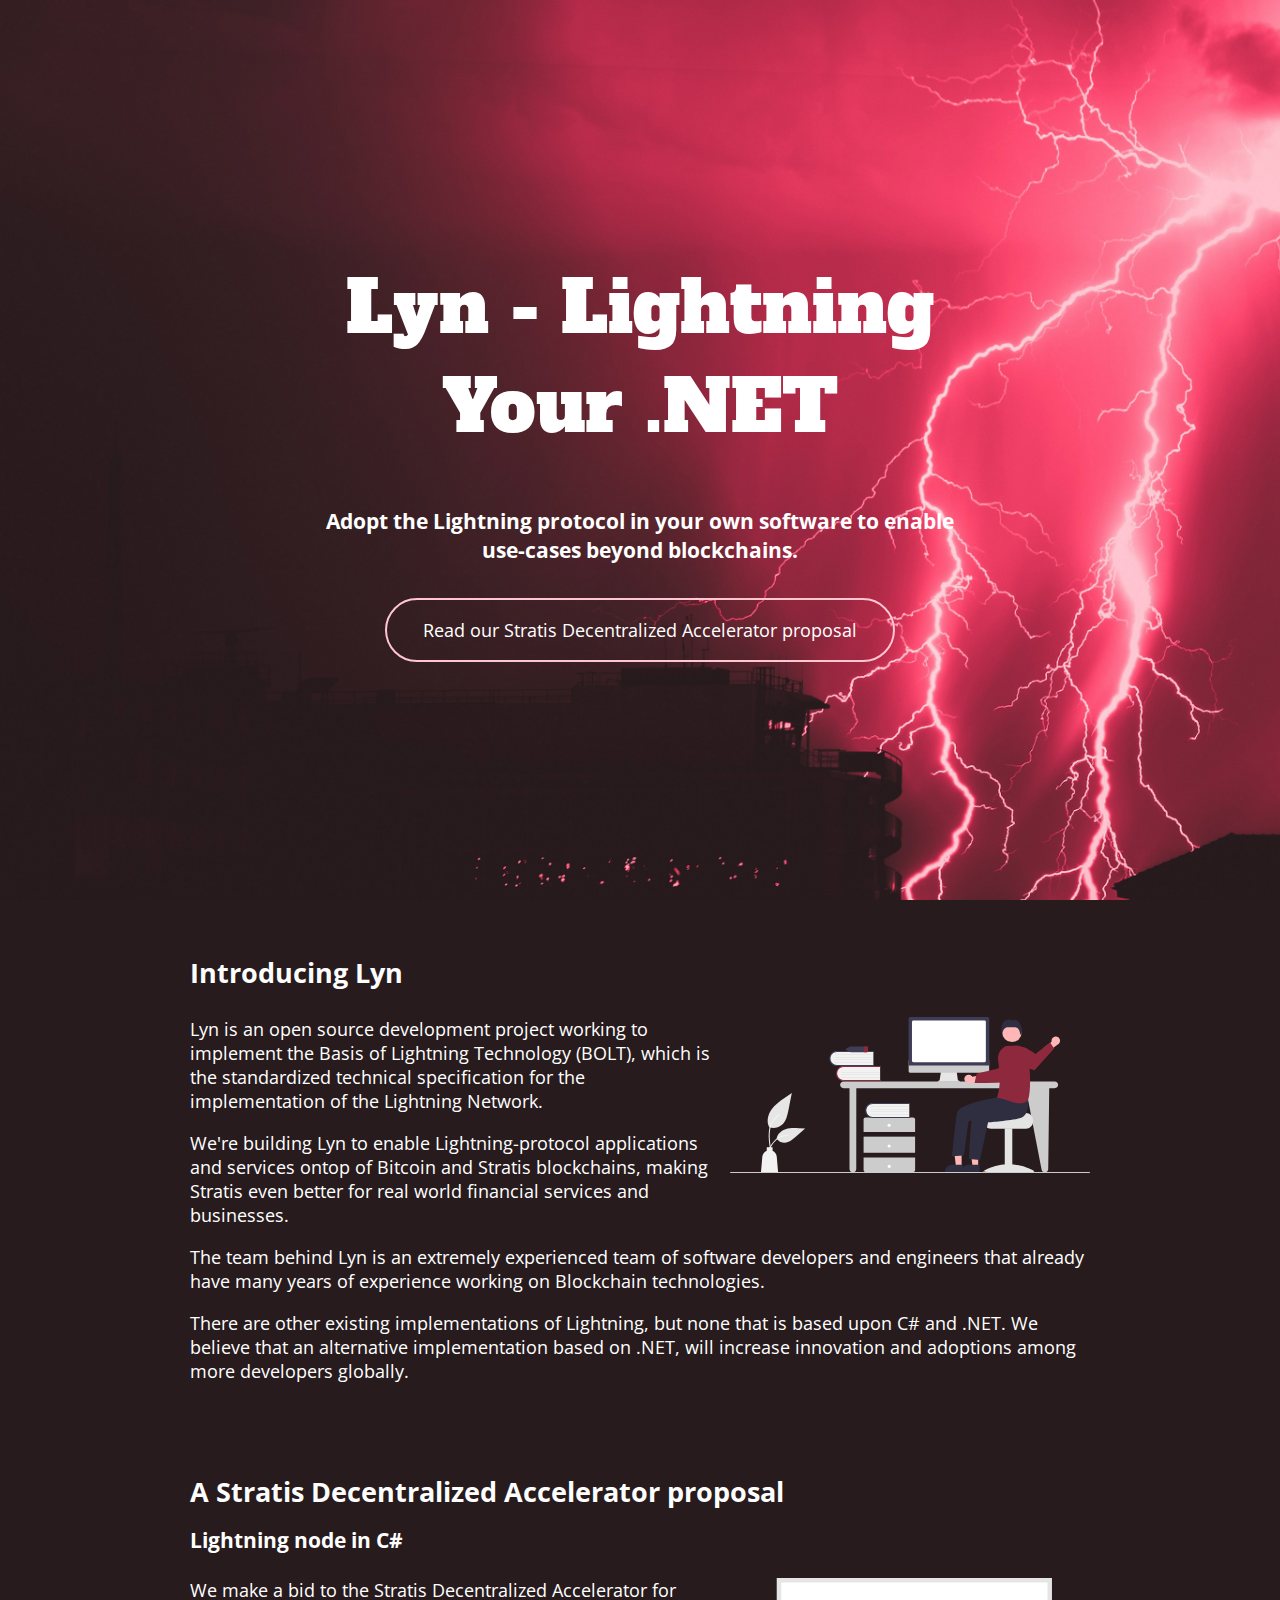
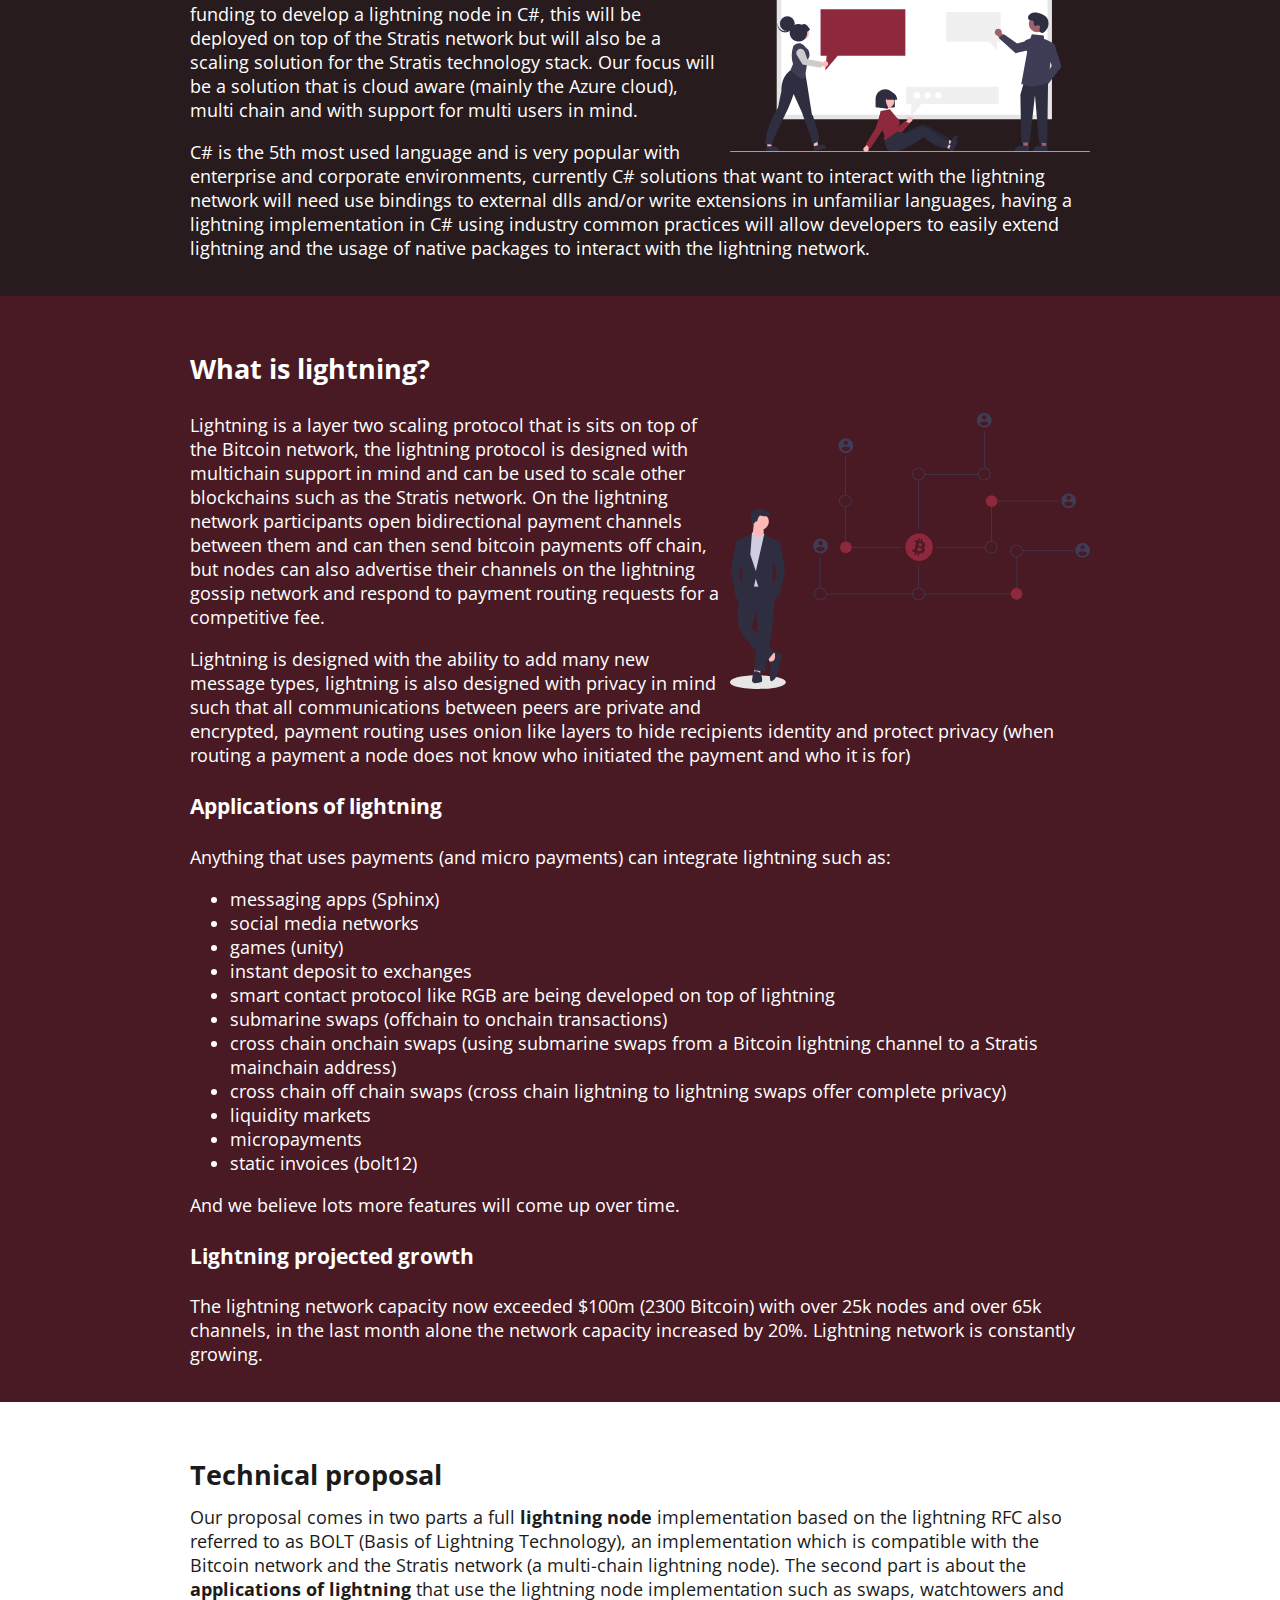
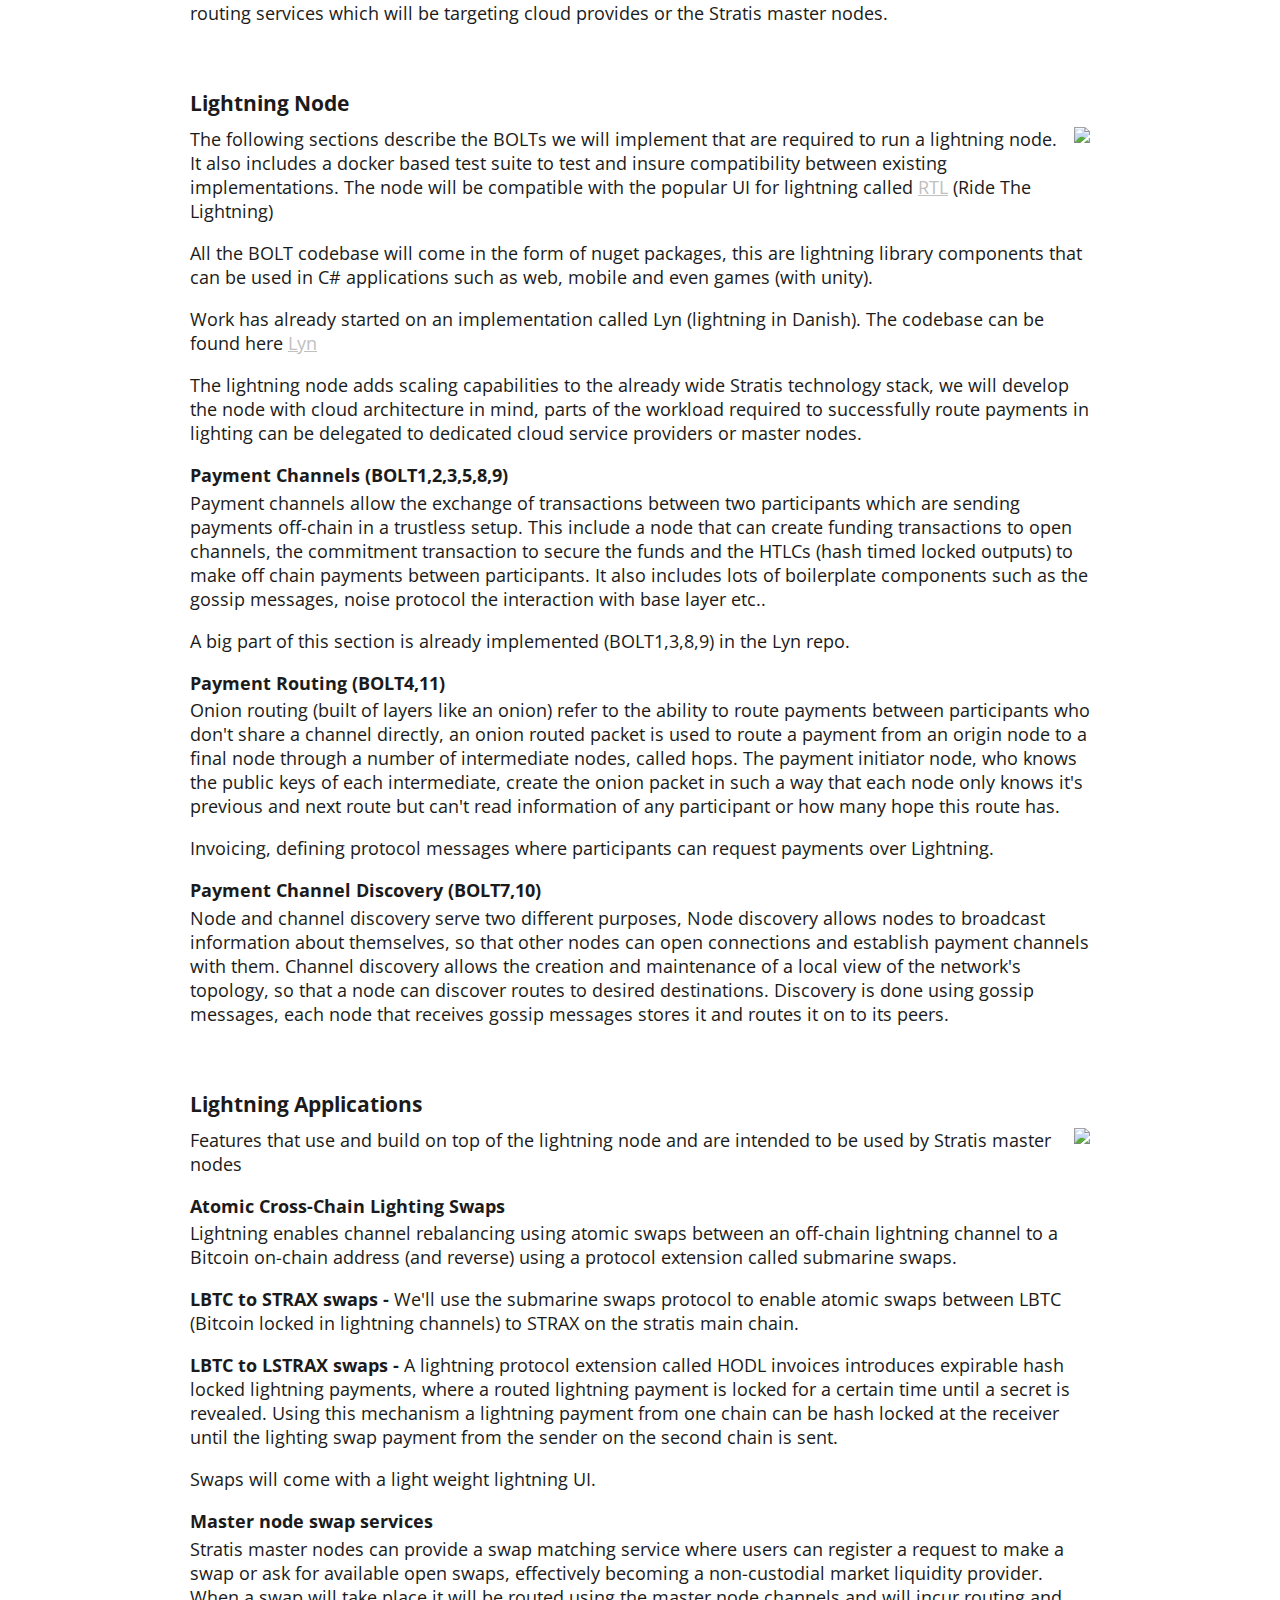
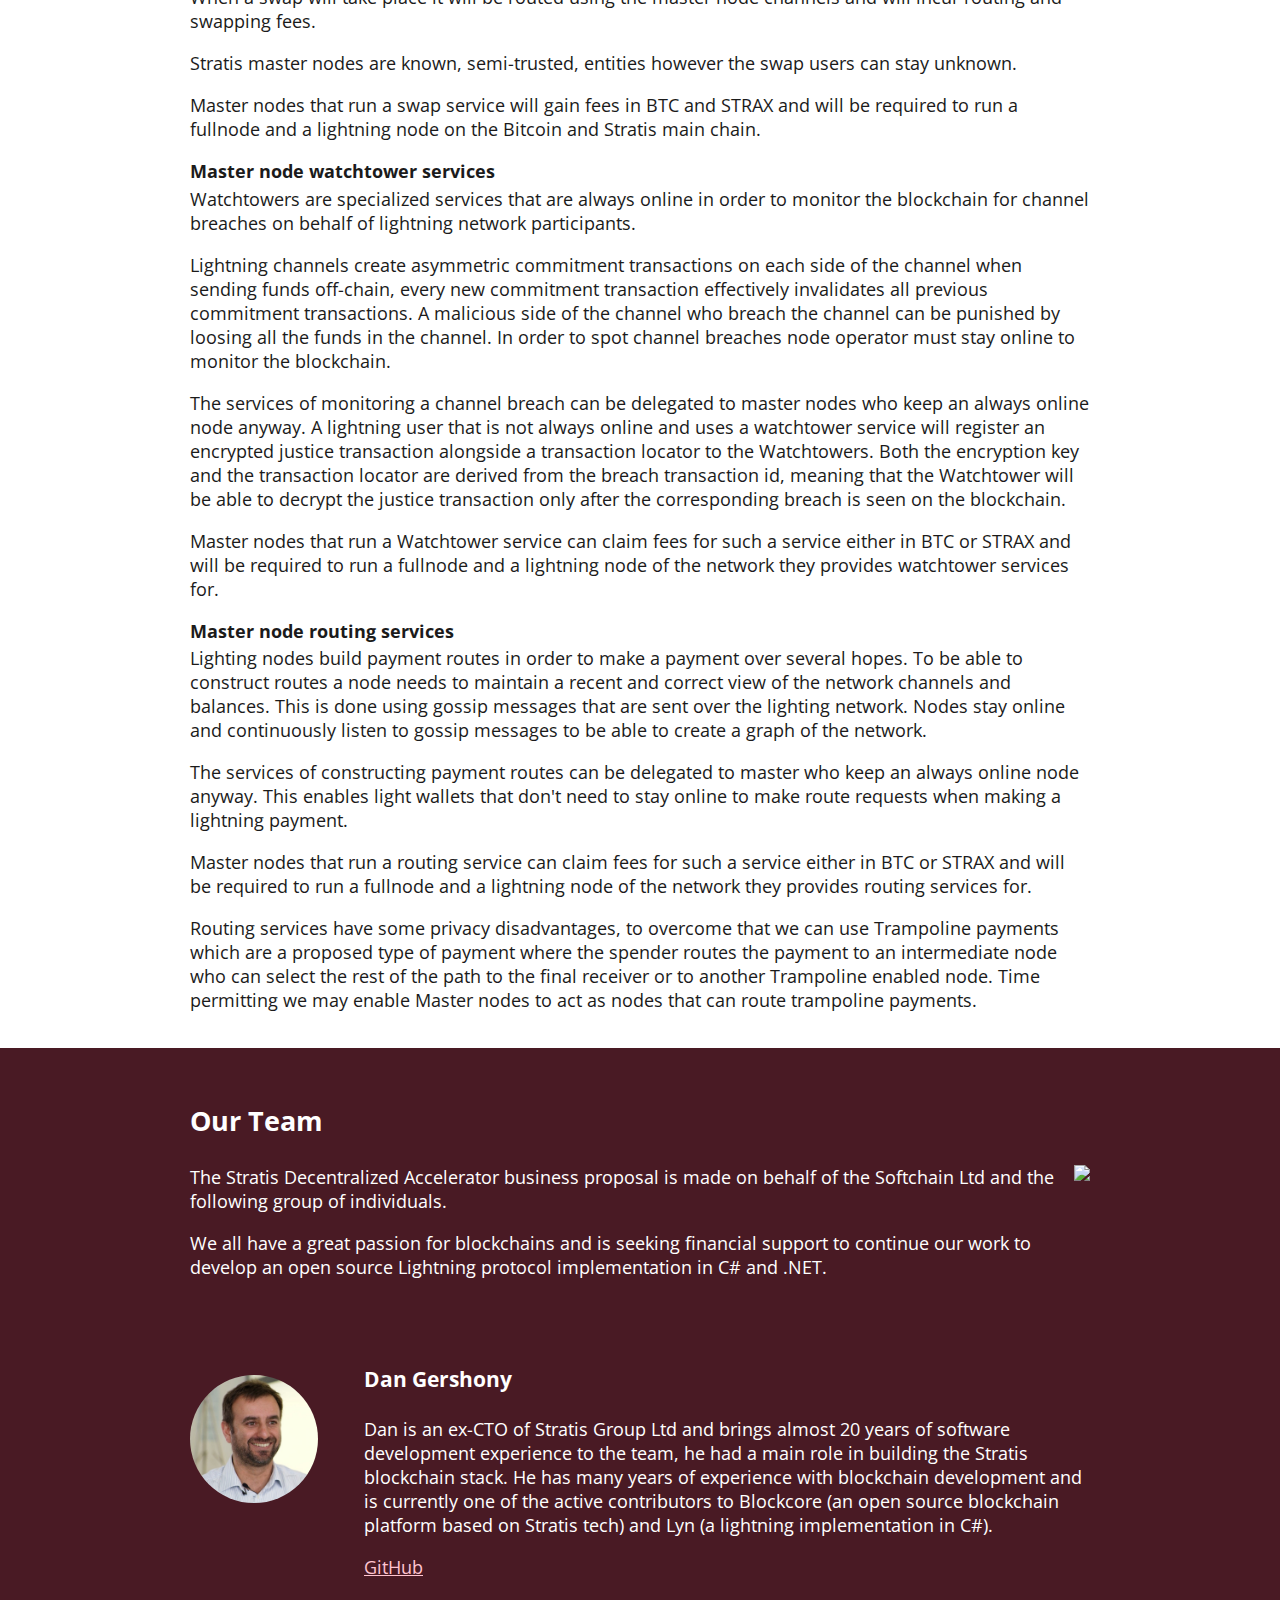
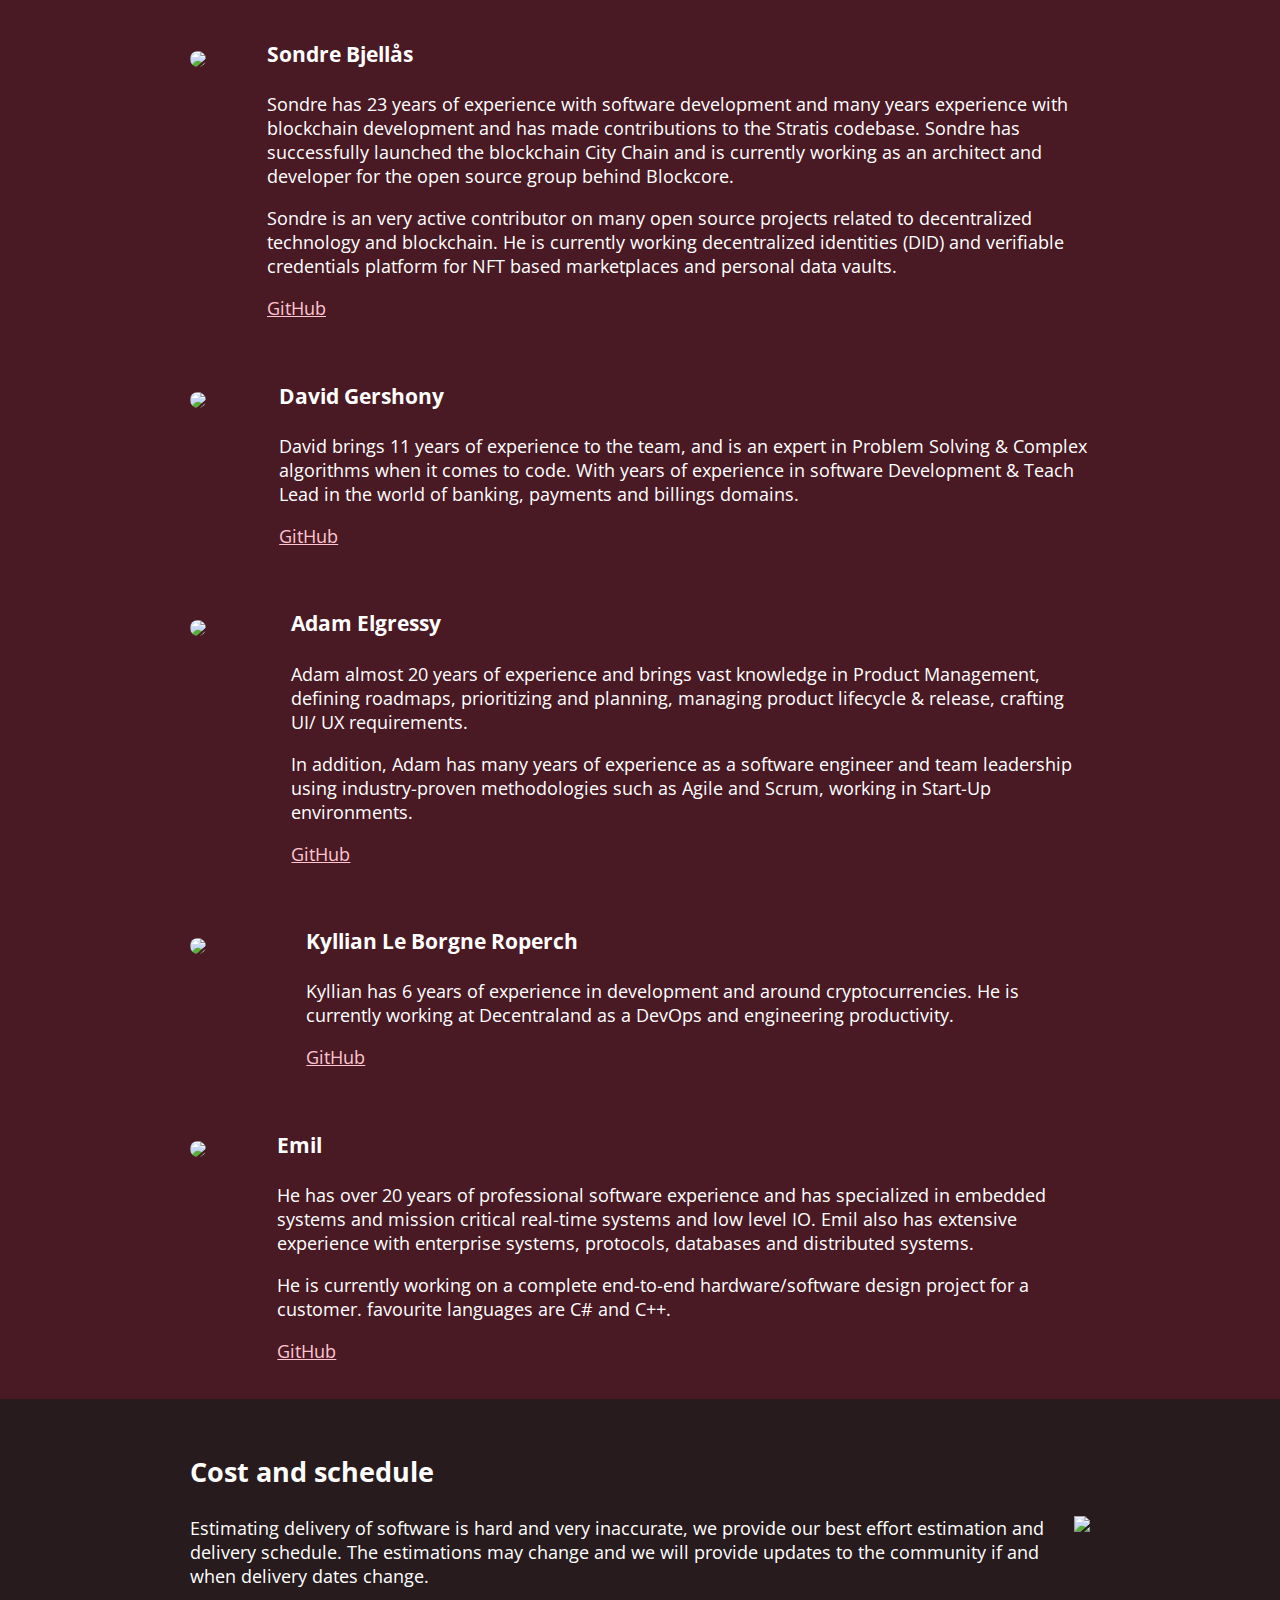
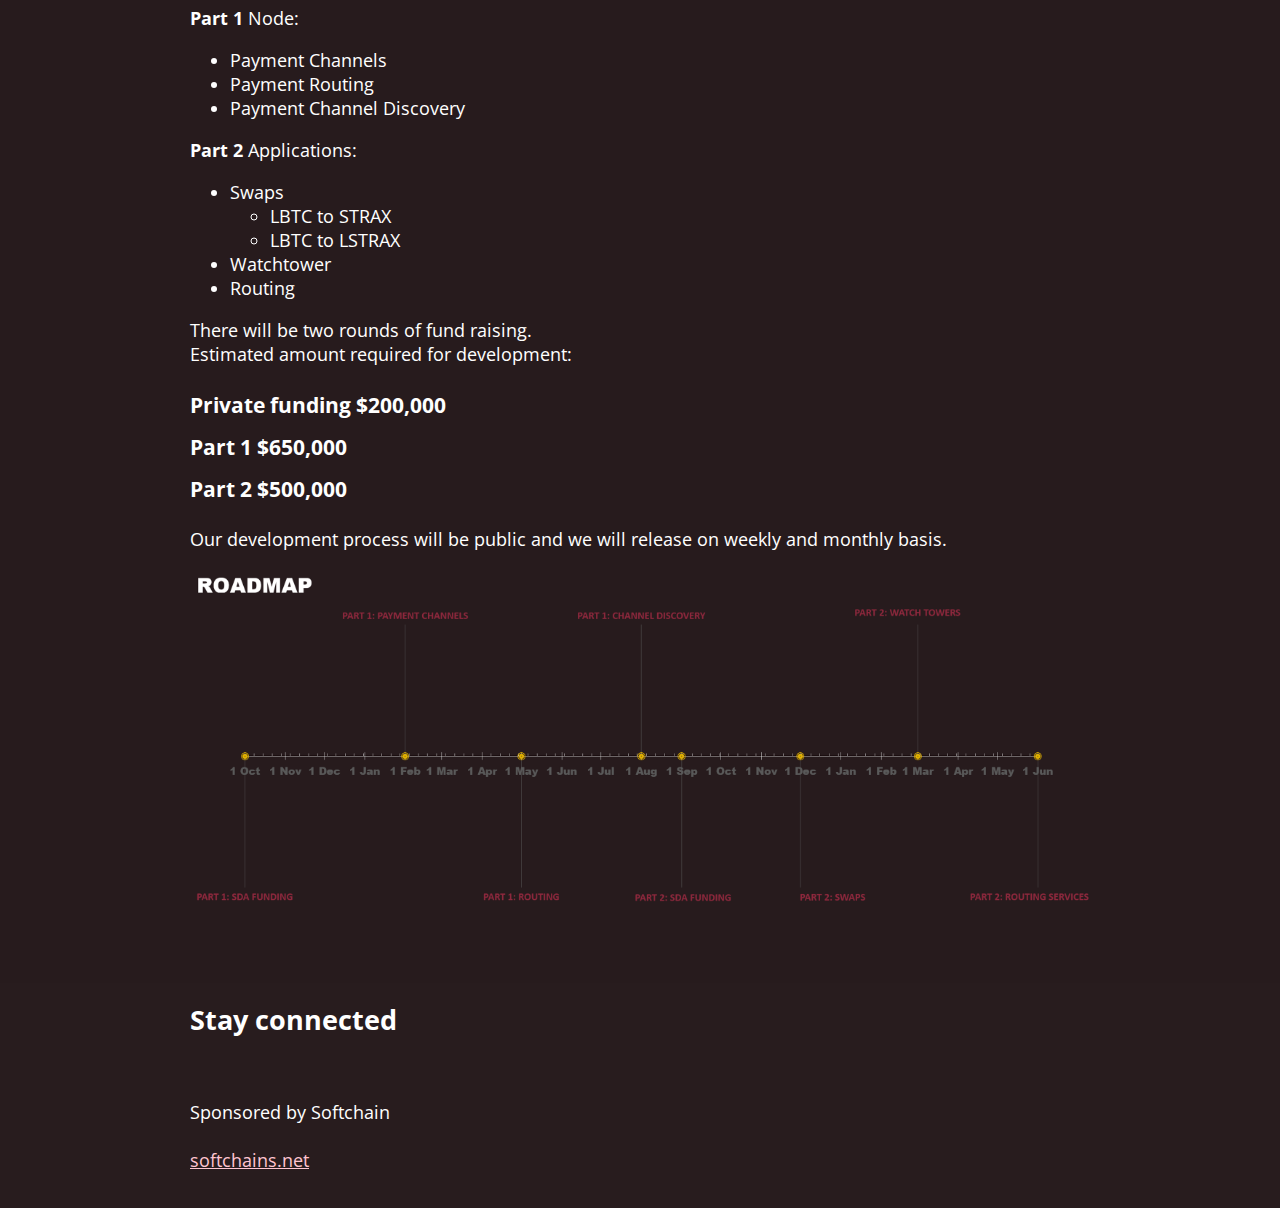
==== src/index.html @ 9bf1c03a "Update index.html" ====
<!doctype html>
<html>

<head>
    <meta charset="utf-8">
    <title>Lyn - Lightning implementation in .NET</title>
    <meta name="viewport" content="width=device-width, initial-scale=1.0, maximum-scale=1.0, user-scalable=no">
    <link href="styles.css?v=4" rel="stylesheet">

    <!-- <link rel="preconnect" href="https://fonts.googleapis.com">
    <link rel="preconnect" href="https://fonts.gstatic.com" crossorigin>
    <link
        href="https://fonts.googleapis.com/css2?family=Encode+Sans+SC:wdth,wght@75,900&family=Source+Sans+Pro&display=swap"
        rel="stylesheet"> -->

    <link rel="preconnect" href="https://fonts.googleapis.com">
    <link rel="preconnect" href="https://fonts.gstatic.com" crossorigin>
    <link href="https://fonts.googleapis.com/css2?family=Alfa+Slab+One&family=Open+Sans:wght@300;400&display=swap"
        rel="stylesheet">

    <link rel="stylesheet" href="https://use.fontawesome.com/releases/v5.2.0/css/all.css"
        integrity="sha384-hWVjflwFxL6sNzntih27bfxkr27PmbbK/iSvJ+a4+0owXq79v+lsFkW54bOGbiDQ" crossorigin="anonymous">

</head>

<body>

    <!-- <div class="splash">
        <h1>Lyn - Lightning implementation in .NET</h1>
        <h2>Adopt the Lightning protocol in your own software to enable use-cases beyond blockchains.</h2>
    </div> -->

    <div class="splash-image">
        <div class="splash-text">
            <h1>Lyn - Lightning Your .NET</h1>
            <h3>Adopt the Lightning protocol in your own software to enable use-cases beyond blockchains.</h3>
            <br><br>
            <!-- <a class="button-primary" href="https://github.com/block-core/lyn/">Source Code</a> -->
            <a class="button" href="#intro">Read our <span class="visible-large">Stratis Decentralized
                    Accelerator</span><span class="visible-small">SDA</span> proposal</a>
        </div>
    </div>
    <a name="intro"></a>

    <section class="section section-1">
        <div class="container">

            <h2>Introducing Lyn</h2>
            <p><img class="drawing-right" src="assets/undraw_Hello_re_3evm.svg">Lyn is an open source development
                project working to implement the Basis of Lightning Technology (BOLT),
                which is the standardized technical specification for the implementation of the Lightning Network.</p>
            <p>
                We're building Lyn to enable Lightning-protocol applications and services ontop of Bitcoin and Stratis
                blockchains, making Stratis even better for real world financial services and businesses.
            </p>
            <p>
                The team behind Lyn is an extremely experienced team of software developers and engineers that already
                have many years of experience working on Blockchain technologies.
            </p>
            <p>
                There are other existing implementations of Lightning, but none that is based upon C# and .NET. We
                believe that an alternative implementation based on .NET, will increase innovation and adoptions among
                more developers globally.
            </p>
        </div>
    </section>

    <section class="section section-1">
        <div class="container">

            <h2>A Stratis Decentralized Accelerator proposal</h2>
            <h3>Lightning node in C#</h3>
            <p><img class="drawing-right" src="assets/undraw_Development_re_g5hq.svg">
                We make a bid to the Stratis Decentralized Accelerator for funding to develop a lightning node in C#,
                this will be deployed on top of the Stratis network but will also be a scaling solution for the Stratis
                technology stack.
                Our focus will be a solution that is cloud aware (mainly the Azure cloud), multi chain and with support
                for
                multi users in mind.
            </p>
            <p>
                C# is the 5th most used language and is very popular with enterprise and corporate environments,
                currently C# solutions that want to interact with the lightning network will need use bindings to
                external dlls and/or write extensions in unfamiliar languages, having a lightning implementation in C#
                using industry common practices will allow developers to easily extend lightning and the usage of native
                packages to interact with the lightning network.
            </p>
        </div>
    </section>

    <section class="section section-2">
        <div class="container">
            <h2>What is lightning?</h2>
            <p><img class="drawing-right" src="assets/undraw_nakamoto_2iv6.svg">Lightning is a layer two scaling
                protocol that is sits on top of the Bitcoin network, the lightning
                protocol is designed with multichain support in mind and can be used to scale other blockchains such as
                the Stratis network.
                On the lightning network participants open bidirectional payment channels between them and can then send
                bitcoin payments off chain, but nodes can also advertise their channels on the lightning gossip network
                and respond to payment routing requests for a competitive fee.
            </p>
            <p>
                Lightning is designed with the ability to add many new message types, lightning is also
                designed with privacy in mind such that all communications between peers are private and encrypted,
                payment routing uses onion like layers to hide recipients identity and protect privacy (when routing a
                payment a node does not know who initiated the payment and who it is for)</p>
            <h3>Applications of lightning</h3>
            <p>
                Anything that uses payments (and micro payments) can integrate lightning such as:

            <ul>
                <li>messaging apps (Sphinx)</li>
                <li>social media networks</li>
                <li>games (unity)</li>
                <li>instant deposit to exchanges</li>
                <li>smart contact protocol like RGB are being developed on top of lightning</li>
                <li>submarine swaps (offchain to onchain transactions)</li>
                <li>cross chain onchain swaps (using submarine swaps from a Bitcoin lightning channel to a Stratis
                    mainchain address)</li>
                <li>cross chain off chain swaps (cross chain lightning to lightning swaps offer complete privacy)</li>
                <li>liquidity markets</li>
                <li>micropayments</li>
                <li>static invoices (bolt12)</li>
            </ul>

            And we believe lots more features will come up over time.
            </p>

            <h3>Lightning projected growth</h3>
            <p>
                The lightning network capacity now exceeded $100m (2300 Bitcoin) with over 25k nodes
                and over 65k channels, in the last month alone the network capacity increased by 20%.
                Lightning network is constantly growing.
            </p>
        </div>
    </section>

    <section class="section section-4">
        <div class="container">

            <h2>Technical proposal</h2>

            <p>
                Our proposal comes in two parts a full <strong>lightning node</strong> implementation based on the
                lightning RFC also
                referred to as BOLT (Basis of Lightning Technology),
                an implementation which is compatible with the Bitcoin network and the Stratis network (a multi-chain
                lightning node).
                The second part is about the <strong>applications of lightning</strong> that use the lightning node
                implementation such as swaps, watchtowers
                and routing services which will be targeting cloud provides or the Stratis master nodes.
            </p>

            <h3 class="margin-above">Lightning Node</h2>
                <p><img class="drawing-right" src="assets/undraw_programmer_imem.svg">
                    The following sections describe the BOLTs we will implement that are required to run a lightning
                    node.
                    It also includes a docker based test suite to test and insure compatibility between existing
                    implementations.
                    The node will be compatible with the popular UI for lightning called <a href="https://github.com/Ride-The-Lightning/RTL">RTL</a> (Ride The Lightning)
                </p>

                <p>
                    All the BOLT codebase will come in the form of nuget packages, this are lightning library components
                    that can be used in C# applications such as web, mobile and even games (with unity).
                </p>

                <p>
                    Work has already started on an implementation called Lyn (lightning in Danish).
                    The codebase can be found here <a href="https://github.com/block-core/lyn">Lyn</a>
                </p>

                <p>
                    The lightning node adds scaling capabilities to the already wide Stratis technology stack, we will
                    develop
                    the node with cloud architecture in mind, parts of the workload required to successfully route
                    payments in lighting
                    can be delegated to dedicated cloud service providers or master nodes.
                </p>

                <strong>Payment Channels (BOLT1,2,3,5,8,9)</strong>
                <p>
                    Payment channels allow the exchange of transactions between two participants which are sending
                    payments
                    off-chain in a trustless setup.
                    This include a node that can create funding transactions to open channels, the commitment
                    transaction
                    to secure the funds and the HTLCs (hash timed locked outputs) to make off chain payments between
                    participants.
                    It also includes lots of boilerplate components such as the gossip messages, noise protocol the
                    interaction with base layer etc..
                </p>
                <p>
                    A big part of this section is already implemented (BOLT1,3,8,9) in the Lyn repo.
                </p>

                <strong>Payment Routing (BOLT4,11)</strong>
                <p>
                    Onion routing (built of layers like an onion) refer to the ability to route payments between
                    participants who don't share a channel directly,
                    an onion routed packet is used to route a payment from an origin node to a final node through a
                    number of intermediate nodes, called hops.
                    The payment initiator node, who knows the public keys of each intermediate, create the onion packet
                    in such a way that each node only knows
                    it's previous and next route but can't read information of any participant or how many hope this
                    route has.
                </p>
                <p>
                    Invoicing, defining protocol messages where participants can request payments over Lightning.
                </p>

                <strong>Payment Channel Discovery (BOLT7,10)</strong>
                <p>
                    Node and channel discovery serve two different purposes, Node discovery allows nodes to broadcast
                    information about themselves, so that other
                    nodes can open connections and establish payment channels with them. Channel discovery allows the
                    creation and maintenance of a local
                    view of the network's topology, so that a node can discover routes to desired destinations.
                    Discovery is done using gossip messages, each node that receives gossip messages stores it and
                    routes
                    it on to its peers.
                </p>

                <h3 class="margin-above">Lightning Applications</h2>
                    <p><img class="drawing-right" src="assets/undraw_apps_m7mh.svg">
                        Features that use and build on top of the lightning node and are intended to be used by Stratis
                        master
                        nodes
                    </p>
                    <strong>Atomic Cross-Chain Lighting Swaps</strong>
                    <p>
                        Lightning enables channel rebalancing using atomic swaps between an off-chain lightning channel
                        to a Bitcoin
                        on-chain address (and reverse) using a protocol extension called submarine swaps.
                    </p>
                    <p>
                        <strong>LBTC to STRAX swaps - </strong>
                        We'll use the submarine swaps protocol to enable atomic swaps between LBTC (Bitcoin locked in
                        lightning channels)
                        to STRAX on the stratis main chain.
                    </p>
                    <p>
                        <strong>LBTC to LSTRAX swaps - </strong>
                        A lightning protocol extension called HODL invoices introduces expirable hash locked lightning
                        payments, where
                        a routed lightning payment is locked for a certain time until a secret is revealed.
                        Using this mechanism a lightning payment from one chain can be hash locked at the receiver until
                        the lighting
                        swap payment from the sender on the second chain is sent.
                    </p>
                    <p>
                        Swaps will come with a light weight lightning UI.
                    </p>
                    <strong>Master node swap services</strong>
                    <p>
                        Stratis master nodes can provide a swap matching service where users can register a request to
                        make a swap or ask for
                        available open swaps, effectively becoming a non-custodial market liquidity provider.
                        When a swap will take place it will be routed using the master node channels and will incur
                        routing and swapping fees.
                    </p>
                    <p>
                        Stratis master nodes are known, semi-trusted, entities however the swap users can stay unknown.
                    </p>
                    <p>
                        Master nodes that run a swap service will gain fees in BTC and STRAX and will be required to run
                        a fullnode and a lightning
                        node on the Bitcoin and Stratis main chain.
                    </p>
                    <strong>Master node watchtower services</strong>
                    <p>
                        Watchtowers are specialized services that are always online in order to monitor the blockchain
                        for channel breaches
                        on behalf of lightning network participants.
                    <p>
                    </p>
                    Lightning channels create asymmetric commitment transactions on each side of the channel when
                    sending funds off-chain,
                    every new commitment transaction effectively invalidates all previous commitment transactions.
                    A malicious side of the channel who breach the channel can be punished by loosing all the funds in
                    the channel.
                    In order to spot channel breaches node operator must stay online to monitor the blockchain.
                    </p>
                    <p>
                        The services of monitoring a channel breach can be delegated to master nodes who keep an always
                        online node anyway.
                        A lightning user that is not always online and uses a watchtower service will register an
                        encrypted justice transaction alongside a
                        transaction locator to the Watchtowers. Both the encryption key and the transaction locator are
                        derived from the breach transaction id,
                        meaning that the Watchtower will be able to decrypt the justice transaction only after the
                        corresponding breach is seen on the blockchain.
                    <p>
                    <p>
                        Master nodes that run a Watchtower service can claim fees for such a service either in BTC or
                        STRAX and will be required to run a fullnode
                        and a lightning node of the network they provides watchtower services for.
                    </p>
                    <strong>Master node routing services</strong>
                    <p>
                        Lighting nodes build payment routes in order to make a payment over several hopes.
                        To be able to construct routes a node needs to maintain a recent and correct view of the network
                        channels and balances.
                        This is done using gossip messages that are sent over the lighting network.
                        Nodes stay online and continuously listen to gossip messages to be able to create a graph of the
                        network.
                    </p>
                    <p>
                        The services of constructing payment routes can be delegated to master who keep an always online
                        node anyway.
                        This enables light wallets that don't need to stay online to make route requests when making a
                        lightning payment.
                    </p>
                    <p>
                        Master nodes that run a routing service can claim fees for such a service either in BTC or STRAX
                        and will be required to run a fullnode
                        and a lightning node of the network they provides routing services for.
                    </p>
                    <p>
                        Routing services have some privacy disadvantages, to overcome that we can use Trampoline payments 
                        which are a proposed type of payment where the spender routes the payment to an intermediate node 
                        who can select the rest of the path to the final receiver or to another Trampoline enabled node.
                        Time permitting we may enable Master nodes to act as nodes that can route trampoline payments.
                    </p>

        </div>
    </section>

    <section class="section section-2">
        <div class="container">
            <h2>Our Team</h2>
            <p><img class="drawing-right" src="assets/undraw_version_control_re_mg66.svg">
                The Stratis Decentralized Accelerator business proposal is made on behalf of the Softchain Ltd and the
                following group of individuals.
            </p>
            <p>
                We all have a great passion for blockchains and is seeking financial support to continue our work to
                develop an open source Lightning protocol implementation in C# and .NET.
            </p>

            <br class="break">

            <div class="profile-container">
                <div class="image">
                    <p><img class="profile" src="assets/dan.jpg">
                    </p>
                </div>
                <div class="text">
                    <h3>Dan Gershony</h3>
                    <p>
                        Dan is an ex-CTO of Stratis Group Ltd and brings almost 20 years of software development
                        experience to
                        the team, he had a main role in building the Stratis blockchain stack.
                        He has many years of experience with blockchain development and is currently one of the active
                        contributors to Blockcore (an open source blockchain platform based on Stratis tech) and Lyn (a
                        lightning
                        implementation in C#).
                    </p>
                    <p>
                        <a href="https://github.com/dangershony">GitHub</a>
                    </p>
                </div>
            </div>

            <div class="profile-container">
                <div class="image">
                    <p><img class="profile" src="assets/sondre.jpg">
                    </p>
                </div>
                <div class="text">
                    <h3>Sondre Bjellås</h3>
                    <p>

                        Sondre has 23 years of experience with software development and many years experience with
                        blockchain
                        development and has made contributions to the Stratis
                        codebase. Sondre has successfully launched the blockchain City Chain and is currently working as
                        an
                        architect and developer for the open source group behind Blockcore.
                    </p>
                    <p>Sondre is an very active contributor on many open source projects related to decentralized
                        technology and
                        blockchain. He is currently working decentralized identities (DID) and verifiable credentials
                        platform
                        for NFT based marketplaces and personal data vaults.</p>
                    <p>
                        <a href="https://github.com/sondreb">GitHub</a>
                    </p>
                </div>
            </div>

            <div class="profile-container">
                <div class="image">
                    <p><img class="profile" src="assets/david.jpg">
                    </p>
                </div>
                <div class="text">
                    <h3>David Gershony</h3>
                    <p>
                        David brings 11 years of experience to the team, and is an expert in Problem Solving & Complex
                        algorithms when it comes to code. With years of experience in software Development & Teach Lead
                        in the
                        world of banking, payments and billings domains.
                    </p>
                    <p>
                        <a href="https://github.com/DavidGershony">GitHub</a>
                    </p>
                </div>
            </div>

            <div class="profile-container">
                <div class="image">
                    <p><img class="profile" src="assets/adam.png">
                    </p>
                </div>
                <div class="text">
                    <h3>Adam Elgressy</h3>
                    <p>
                        Adam almost 20 years of experience and brings vast knowledge in Product Management, defining
                        roadmaps,
                        prioritizing and planning, managing
                        product lifecycle & release, crafting UI/ UX requirements.
                    </p>
                    <p>In addition, Adam has many years of experience as a software engineer and team leadership using
                        industry-proven methodologies such as Agile and Scrum, working in Start-Up environments.</p>
                    <p>
                        <a href="https://github.com/elgressy">GitHub</a>
                    </p>
                </div>
            </div>

            <div class="profile-container">
                <div class="image">
                    <p><img class="profile" src="assets/kyllian.jpg">
                    </p>
                </div>
                <div class="text">
                    <h3>Kyllian Le Borgne Roperch</h3>
                    <p>
                        Kyllian has 6 years of experience in development and
                        around cryptocurrencies. He is currently working at Decentraland as a DevOps and engineering
                        productivity.
                    </p>
                    <p>
                        <a href="https://github.com/HPrivakos">GitHub</a>
                    </p>
                </div>
            </div>

            <div class="profile-container">
                <div class="image">
                    <p><img class="profile" src="assets/emil.jpg">
                    </p>
                </div>
                <div class="text">
                    <h3>Emil</h3>
                    <p>
                        He has over 20 years of professional software experience and has specialized in embedded systems
                        and
                        mission critical real-time systems and low level IO.
                        Emil also has extensive experience with enterprise systems, protocols, databases and distributed
                        systems.
                    </p>
                    <p>He is currently working on a complete end-to-end hardware/software design project for a customer.
                        favourite languages are C# and C++.</p>
                    <p>
                        <a href="https://github.com/emilm">GitHub</a>
                    </p>
                </div>
            </div>
        </div>
    </section>

    <section class="section section-1">
        <div class="container">
            <h2>Cost and schedule</h2>

            <p><img class="drawing-right" src="assets/undraw_Online_calendar_re_wk3t.svg">
                Estimating delivery of software is hard and very inaccurate, we provide our best effort estimation and
                delivery schedule.
                The estimations may change and we will provide updates to the community if and when delivery dates change.
            </p>
            <p>
                <strong>Part 1</strong> Node:
            <ul>
                <li>Payment Channels</li>
                <li>Payment Routing</li>
                <li>Payment Channel Discovery</li>
            </ul>
            </p>
            <p>
                <strong>Part 2</strong> Applications:
            <ul>
                <li>Swaps

                    <ul>
                        <li>LBTC to STRAX</li>
                        <li>LBTC to LSTRAX</li>
                    </ul>

                </li>
                <li>Watchtower</li>
                <li>Routing</li>
            </ul>
            </p>
            <p>
                There will be two rounds of fund raising.
                <br>
                Estimated amount required for development:
            </p>
            <h3>Private funding $200,000</h3>
            <h3>Part 1 $650,000</h3>
            <h3>Part 2 $500,000</h3>
            <p>Our development process will be public and we will release on weekly and monthly basis.</p>
            <p>
                <a href="assets/roadmap.png"><img class="roadmap" src="assets/roadmap.png"></a>
            </p>
        </div>
    </section>

    <section class="section">
        <div class="container spaced">
            <h2>Stay connected</h2>
            <div class="social-icons">
                <a href="https://discord.gg/fs4zjKcyTx" title="Discord" target="_blank"><i
                        class="social-icon fab fa-discord fa-4x"></i></a>
                <a href="https://twitter.com/blockcoredev" title="Twitter" target="_blank"><i
                        class="social-icon fab fa-twitter fa-4x"></i></a>
                <a href="https://github.com/block-core" title="GitHub" target="_blank"><i
                        class="social-icon fab fa-github fa-4x"></i></a>
                <a href="mailto:post@blockcore.net" title="E-mail"><i class="social-icon fas fa-envelope fa-4x"></i></a>

            </div>
        </div>
    </section>

    <footer id="footer">
        <p class="copyright">Sponsored by Softchain
            <br>
            <br>
            <a href="http://www.softchains.net/">softchains.net</a>
        </p>
    </footer>

</body>

</html>
---- src/styles.css ----
html {
}

body {
    color: white;
    background-color: #281c1e;
    /* font-family: 'Source Sans Pro', sans-serif; */
    font-family: "Open Sans", sans-serif;
    overflow: overlay;
}

html,
body {
    margin: 0;
    padding: 0;
    font-size: 18px;
}

.bg {
    width: 100%;
}

/* .splash-image {
    background: url(assets/lyn-bg.jpg);
    background-repeat: no-repeat;
    background-size: cover;
    box-sizing: border-box;
    height: 100%;
    border: 1px solid red;
} */

h1 {
    margin: 0;
    /* font-family: 'Encode Sans SC', sans-serif; */
    font-family: "Alfa Slab One", cursive;
    font-weight: 400;
    /* font-style: normal; */
    /* line-height: 1.369; */
    padding-bottom: 0.6em;
    font-size: 4em;
}

h2 {
    margin: 0;
    padding-bottom: 0.3em;
}

h3 {
    margin: 0;
    padding-bottom: 0.3em;
    padding-top: 0.3em;
}

.splash-image {
    background: url(assets/lyn-bg.jpg);
    background-color: #cccccc;
    min-height: 500px;
    height: 100vh;
    background-position: center;
    background-repeat: no-repeat;
    background-size: cover;
    position: relative;
}

.splash-text {
    text-align: center;
    position: absolute;
    top: 50%;
    left: 50%;
    transform: translate(-50%, -50%);
    color: white;
}

button {
    font-size: 1em;
}

button,
.button-primary {
    /*#98263f;*/
    background-color: #e73f63;
    border: 2px solid #ffc6d2;
    border-radius: 2em;
    padding: 1em 2em;
    color: white;
    text-decoration: none;
    transition: 0.3s;
}

button:hover,
.button-primary:hover {
    /*#98263f;*/
    background: rgba(0, 0, 0, 0.2);
    /* border: 2px solid #98263f; */
    color: whitesmoke;
    /* text-decoration: underline; */
    cursor: pointer;
}

.button,
.button-primary {
    white-space: nowrap;
    overflow: hidden;
    text-overflow: ellipsis;
}

.button {
    /*#98263f;*/
    background-color: transparent;
    border: 2px solid #ffc6d2;
    border-radius: 2em;
    padding: 1em 2em;
    color: white;
    text-decoration: none;
    transition: 0.3s;
}

.button:hover {
    /*#98263f;*/

    background: rgba(0, 0, 0, 0.2);

    /* border: 2px solid #98263f; */
    color: whitesmoke;
    /* text-decoration: underline; */
    cursor: pointer;
}

a {
    color: #ffc4d0;
    transition: 0.3s;
}

a:hover {
    color: white;
}

section,
footer,
.content {
}

.container,
footer {
    max-width: 900px;
    margin-left: auto;
    margin-right: auto;
    padding: 1em 2em;
}

::-webkit-scrollbar {
    width: 12px;
    height: 12px;
}

::-webkit-scrollbar-track {
    background: rgba(0, 0, 0, 0.2);
}

::-webkit-scrollbar-thumb {
    background: rgba(0, 0, 0, 0.35);
}

.section-1 {
    padding-top: 2em;
    background-color: #271b1d;
}

.section-2 {
    padding-top: 2em;
    background-color: #491a24;
}

.section-3 {
    padding-top: 2em;
    background-color: #fec0cb;
    color: black;
}

.section-4 {
    padding-top: 2em;
    min-height: 400px;
    background-color: white;
    color: #1b1b1b;
}

.section-4 a {
    color: silver;
    transition: 0.3s;
}

.section-4 a:hover {
    color: black;
}

.section-4 h3 {
    margin-top: 1em;
}

.section-4 p {
    margin-top: 0.2em;
}

.roadmap {
    width: 100%;
}

.margin-above {
    padding-top: 2em;
}

.profile {
    max-width: 128px;
    clear: both;
    margin-right: 10px;
    float: left;
    border-radius: 50%;
}

.drawing {
    max-width: 360px;
    clear: both;
    margin-right: 10px;
    margin-bottom: 10px;
    float: left;
}

.drawing-right {
    max-width: 360px;
    clear: both;
    margin-left: 10px;
    margin-bottom: 10px;
    float: right;
}

h3 {
    clear: both;
}

.visible-large {
    display: inline;
}

.visible-small {
    display: none;
}

@media screen and (max-width: 720px) {
    body {
        font-size: 14px;
    }

    h1 {
        font-size: 3em;
    }

    .drawing {
        max-width: 200px;
    }

    .drawing-right {
        max-width: 200px;
    }

    .visible-large {
        display: none;
    }

    .visible-small {
        display: inline;
    }
}

@media screen and (max-width: 600px) {
    body {
        font-size: 14px;
    }

    h1 {
        font-size: 3em;
    }

    .drawing {
        max-width: 200px;
    }

    .drawing-right {
        max-width: 200px;
    }
}

@media screen and (max-width: 550px) {
    .button,
    .button-primary {
        clear: both;
        display: block;
        margin-bottom: 1em;
    }
}

.profile-container {
    display: flex;
}

.profile-container .image {
    flex-grow: 4; /* default 0 */
    width: 140px;
}

.profile-container .text {
    margin-left: 2em;
}

.break {
    clear: both;
}

.profile-container {
    margin-top: 2em;
}
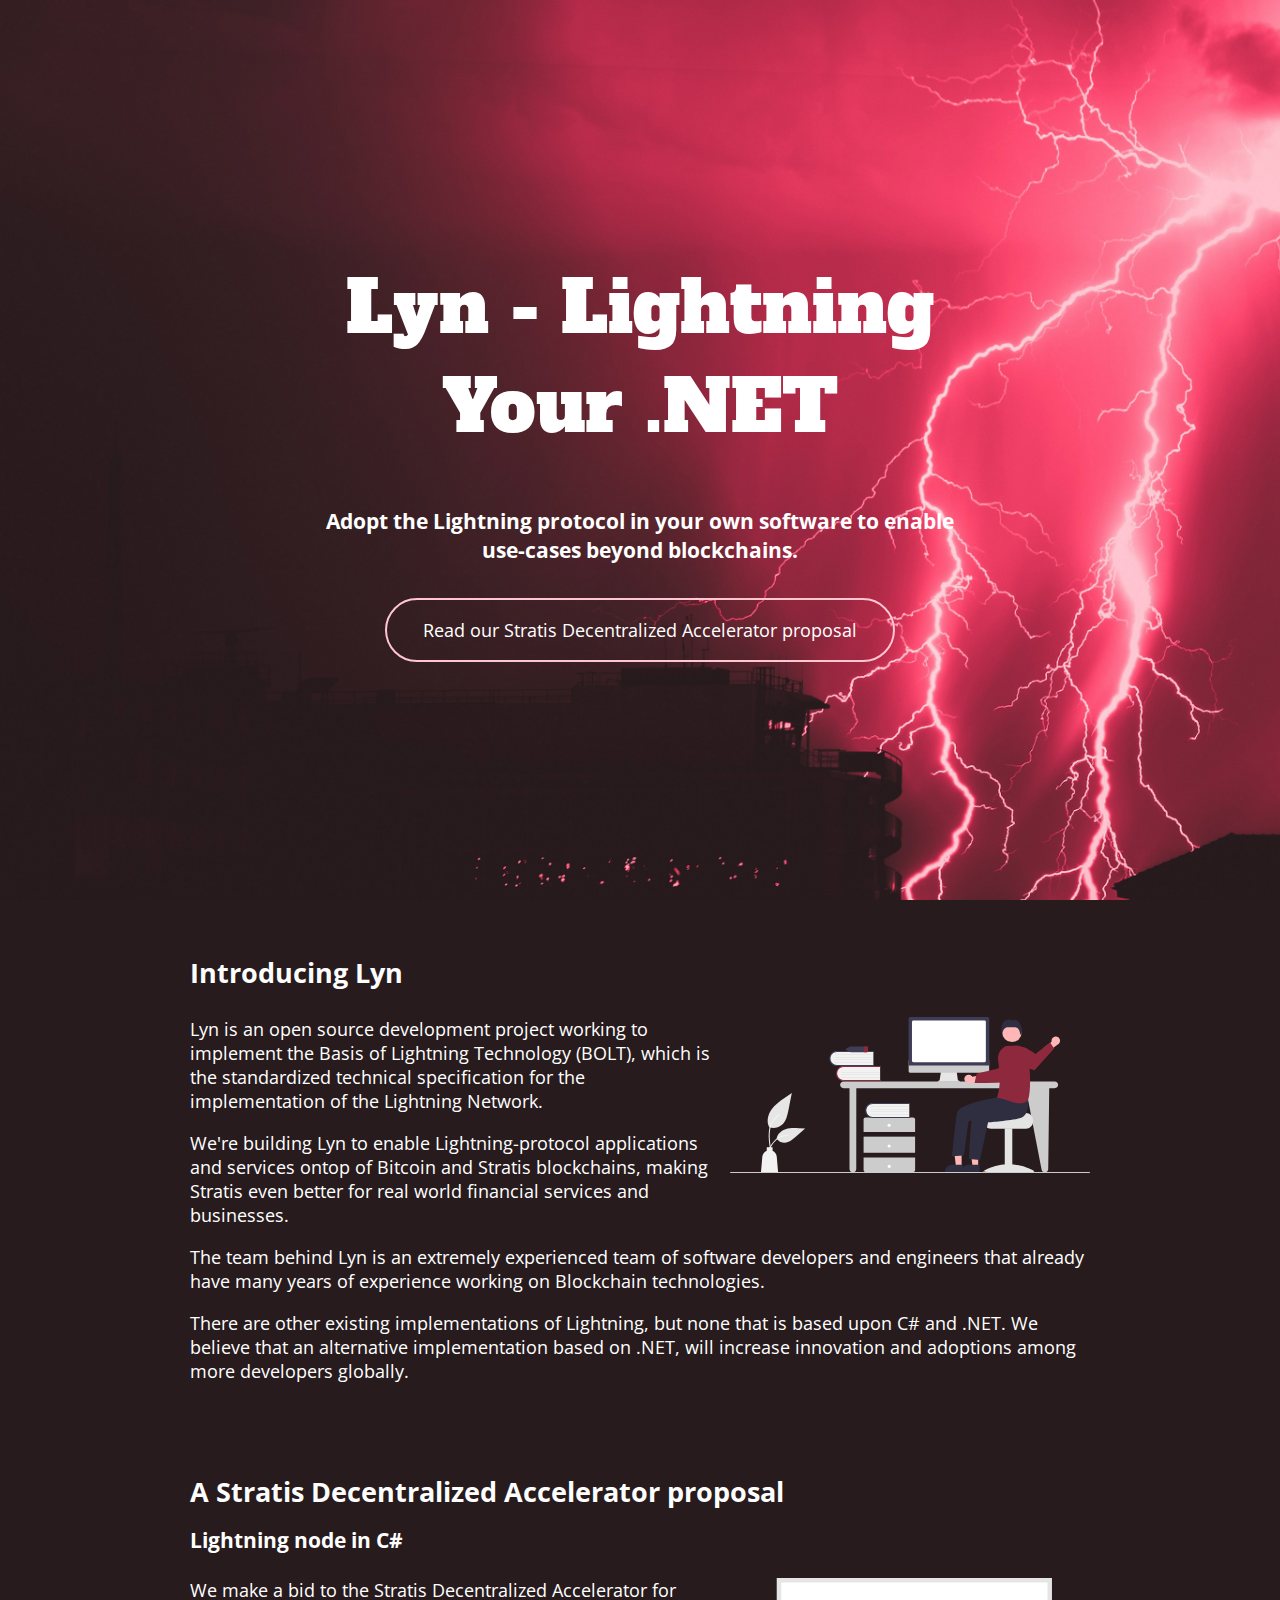
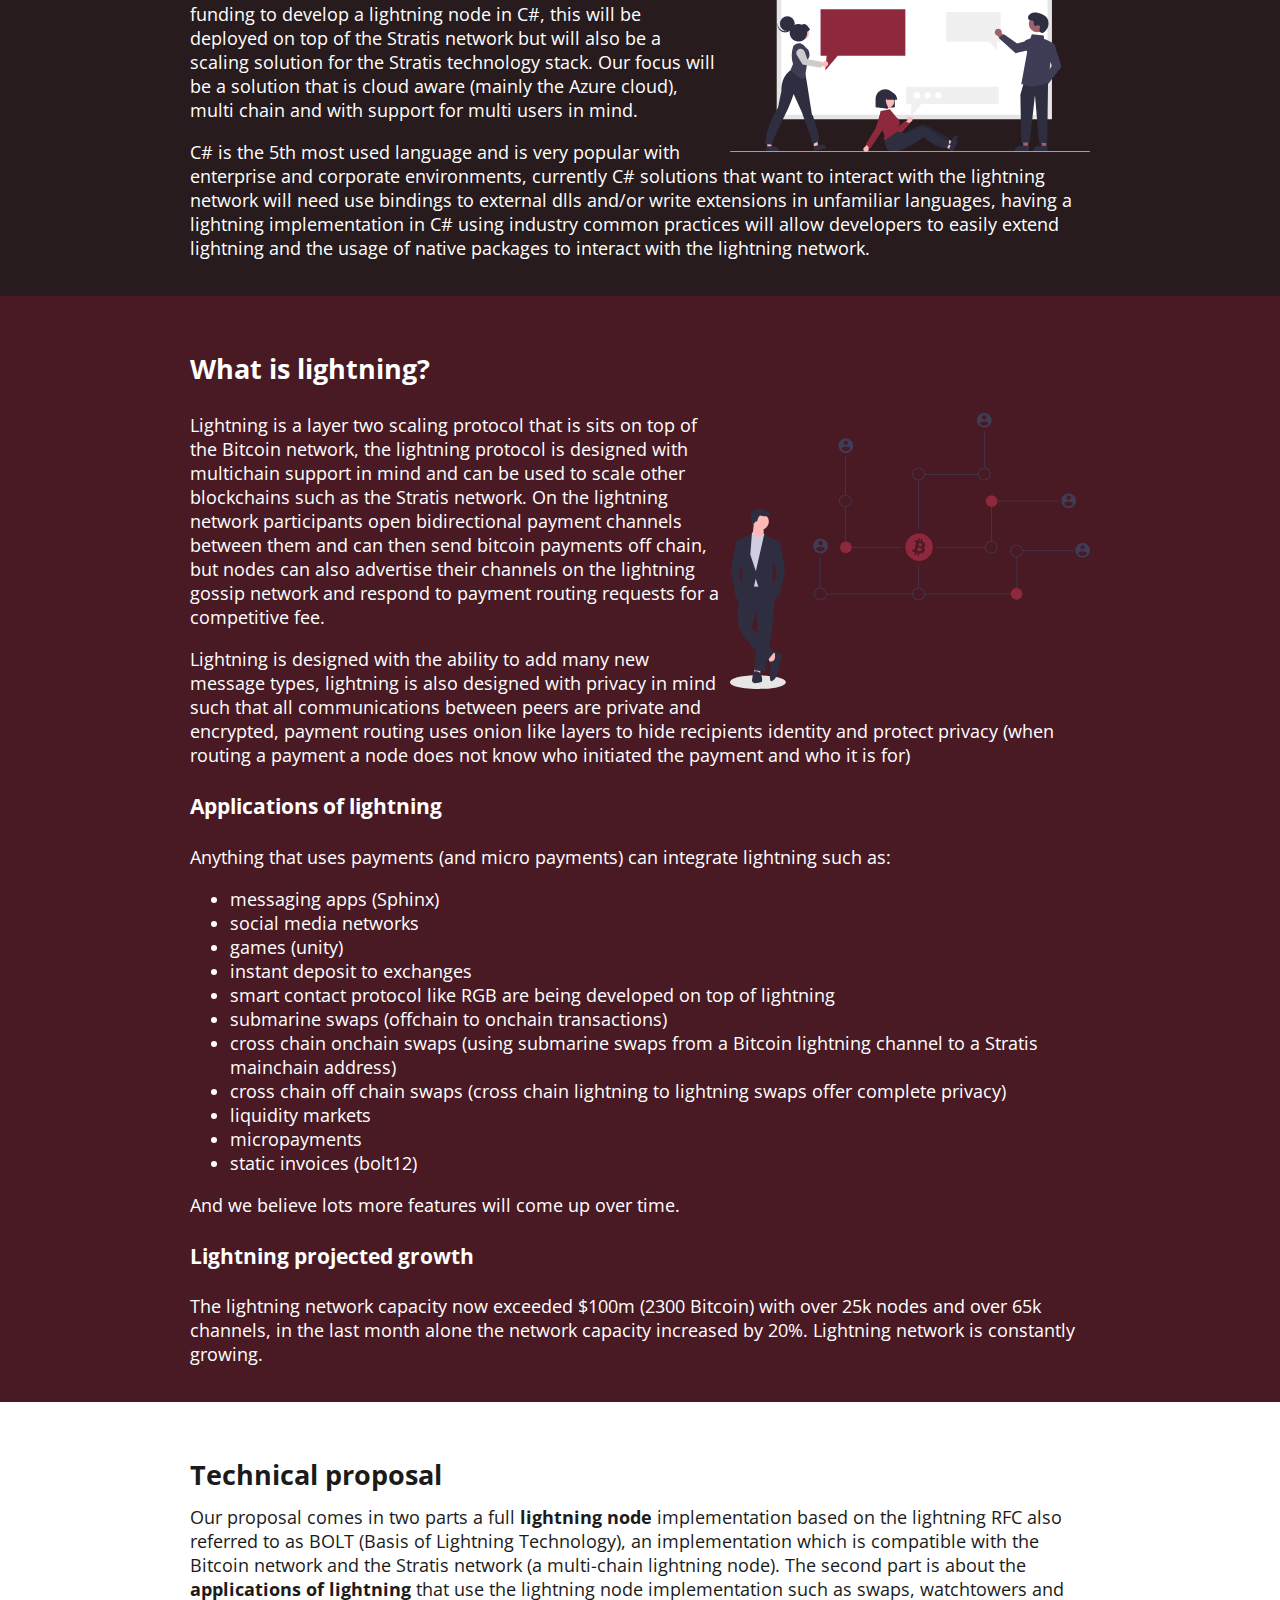
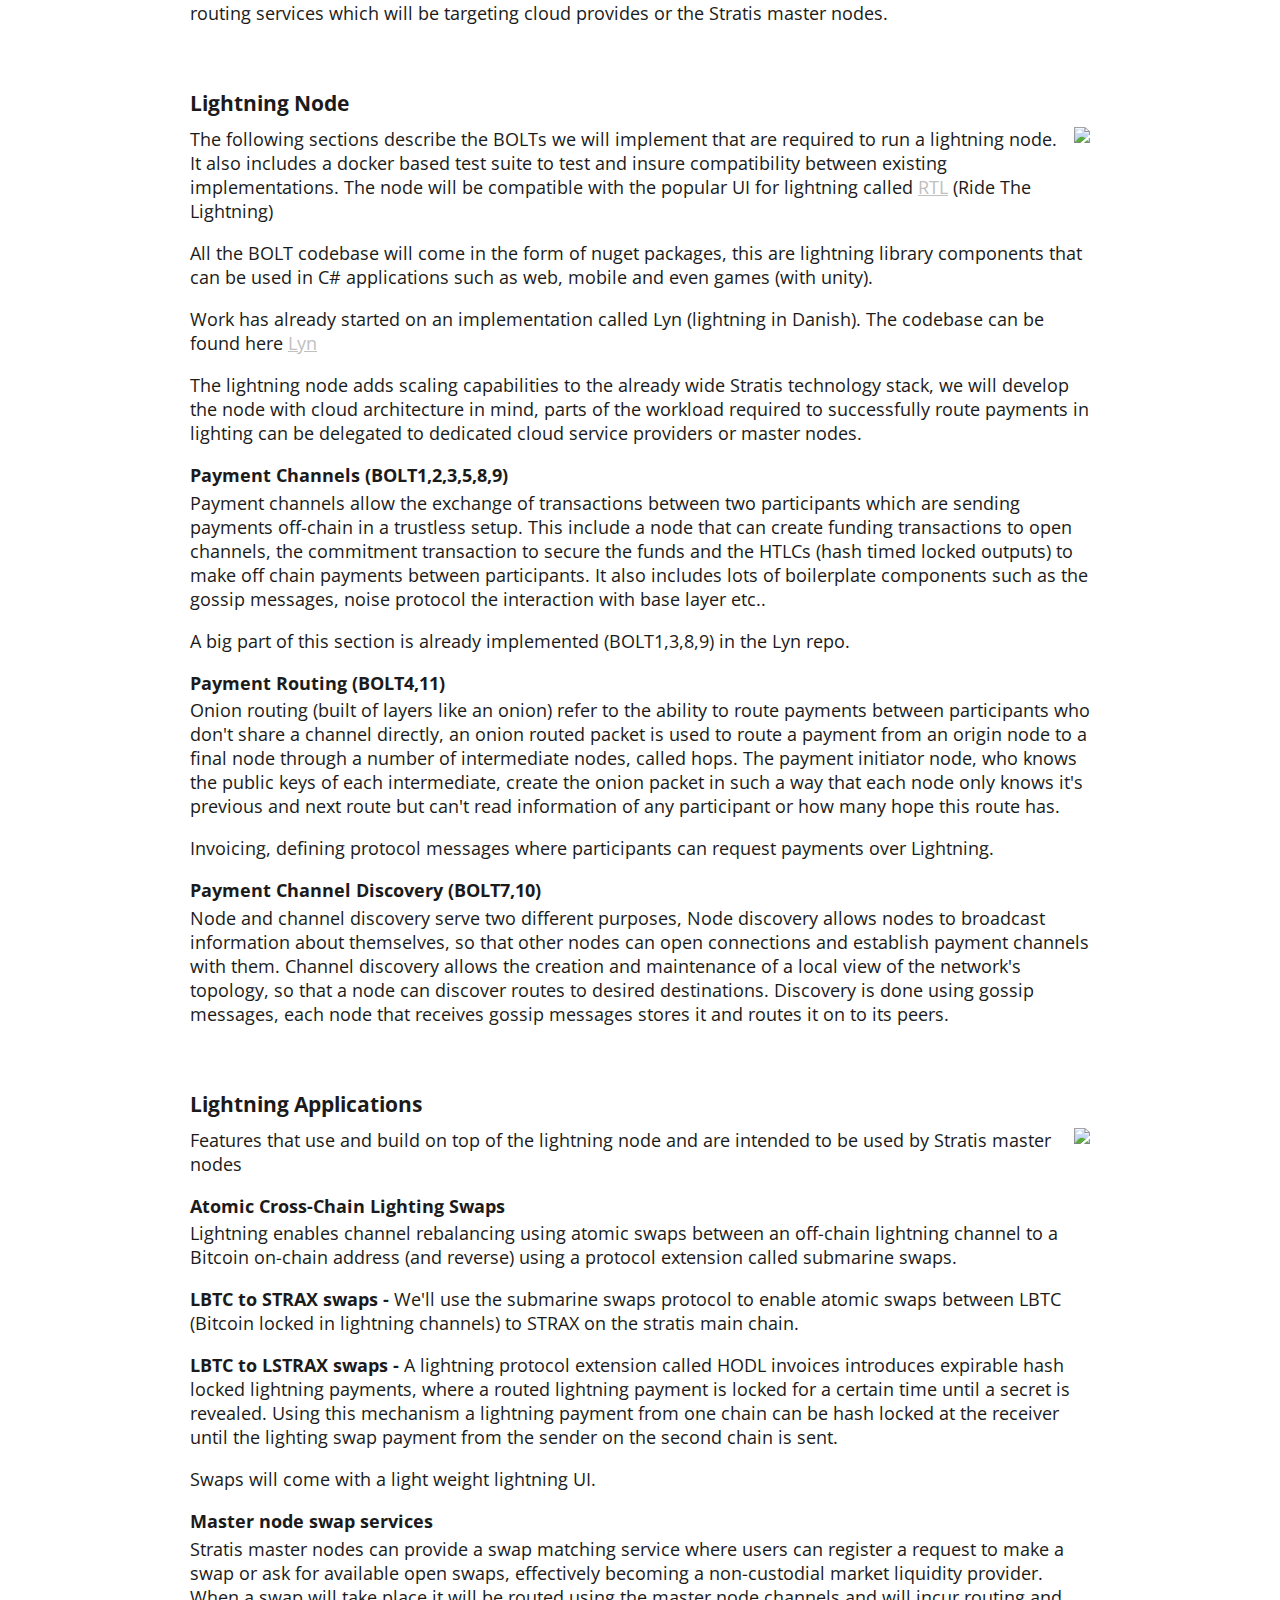
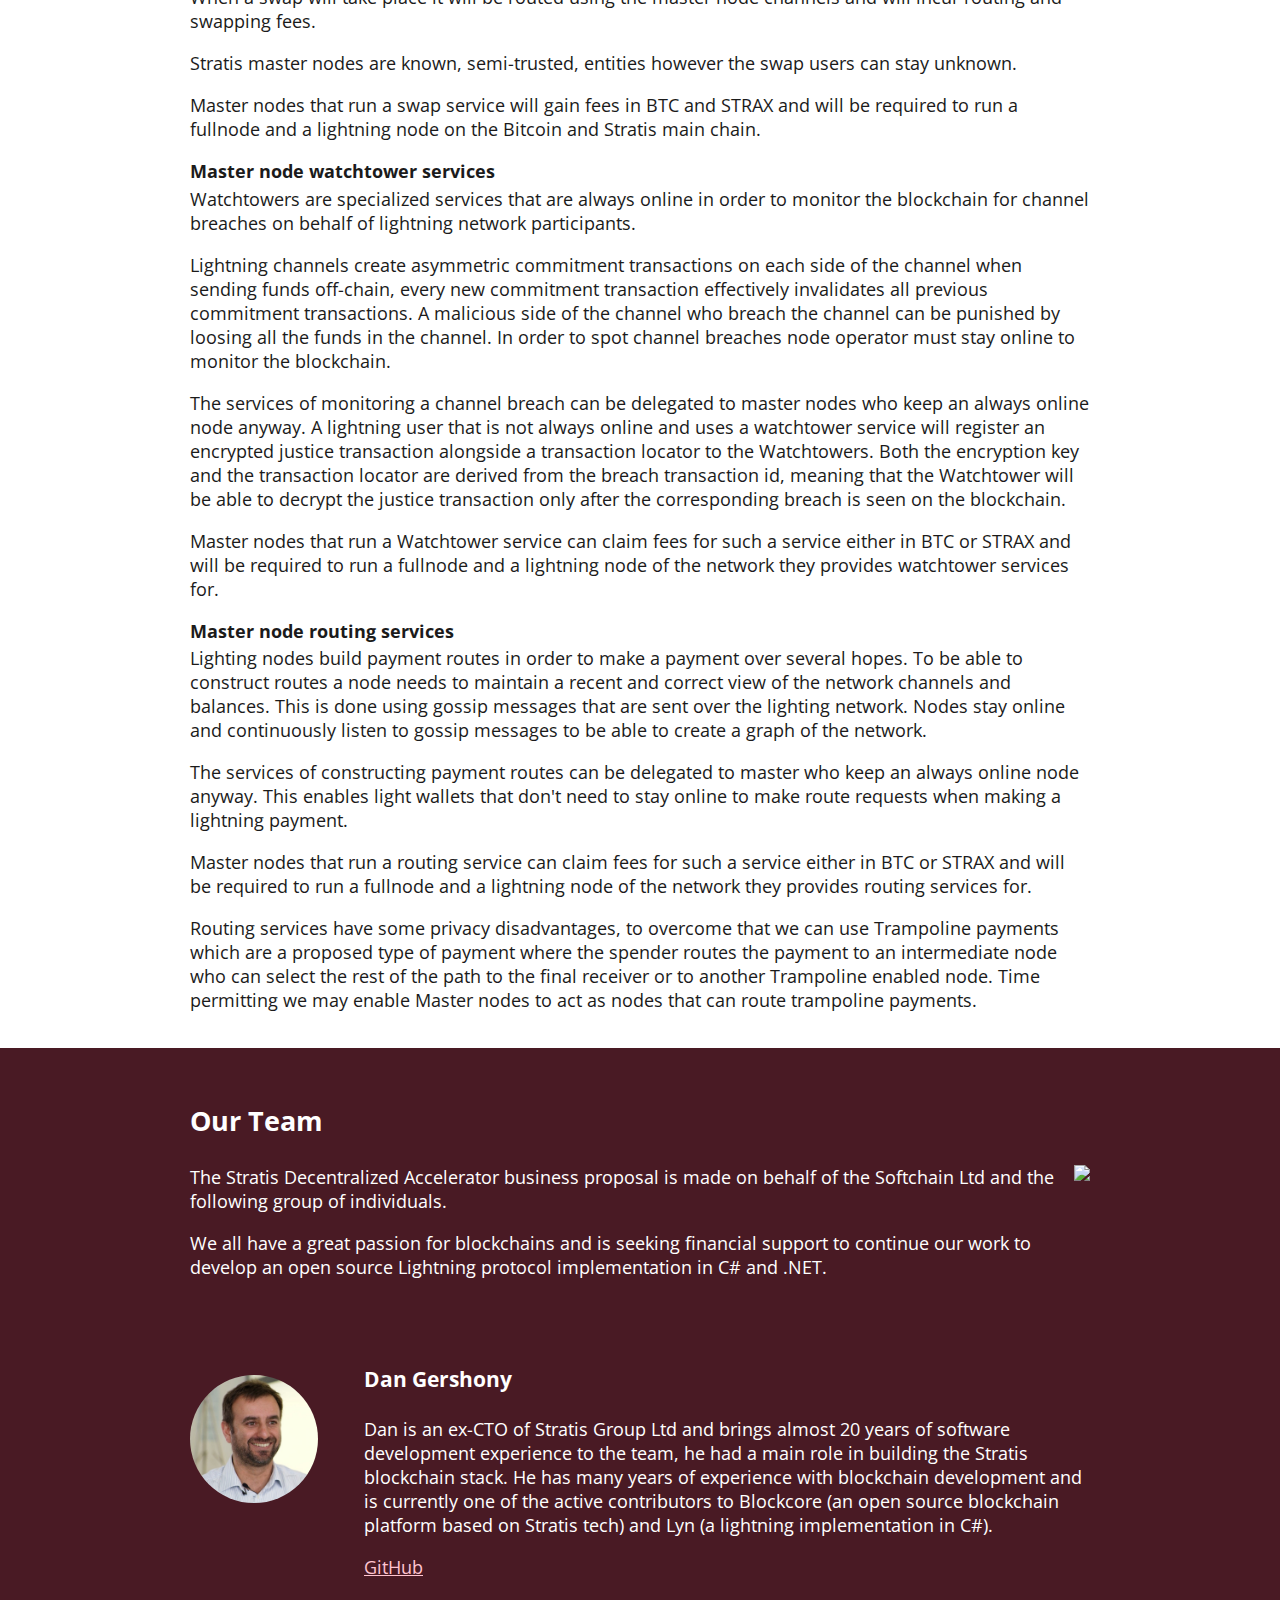
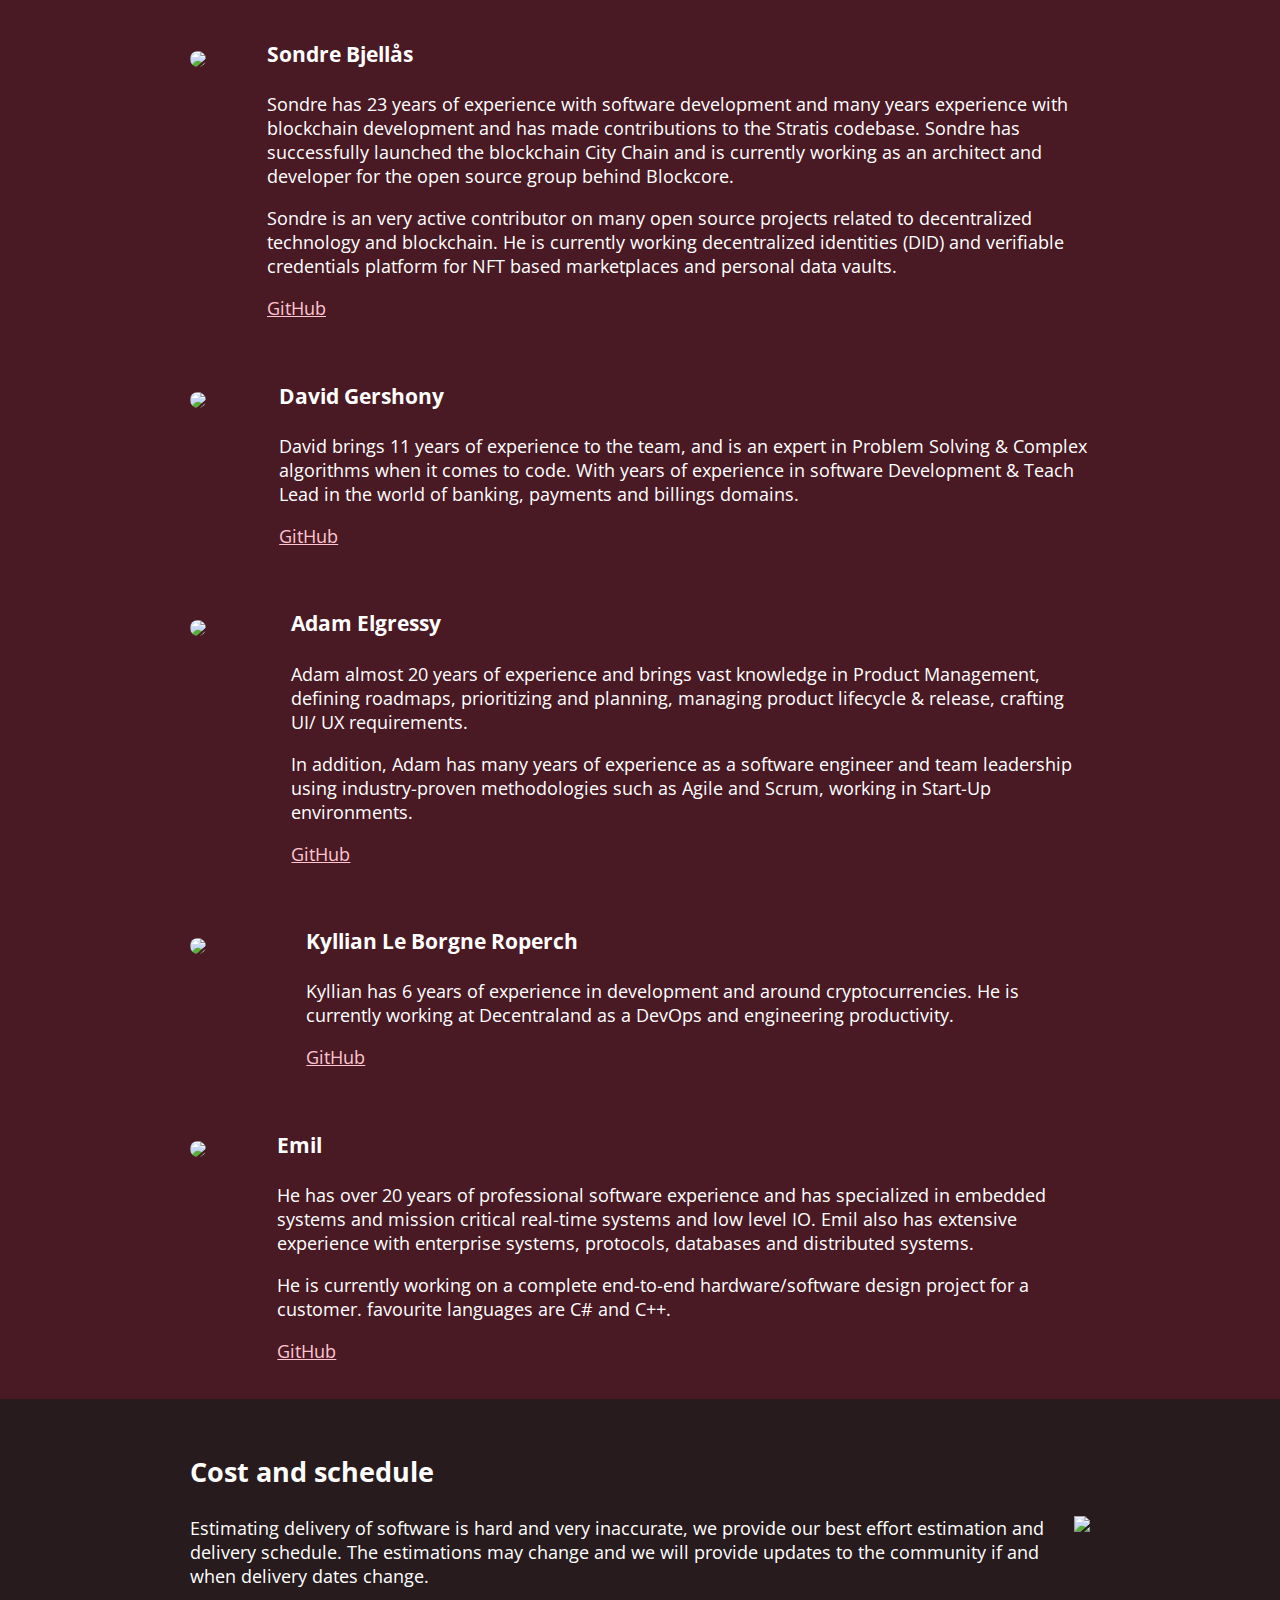
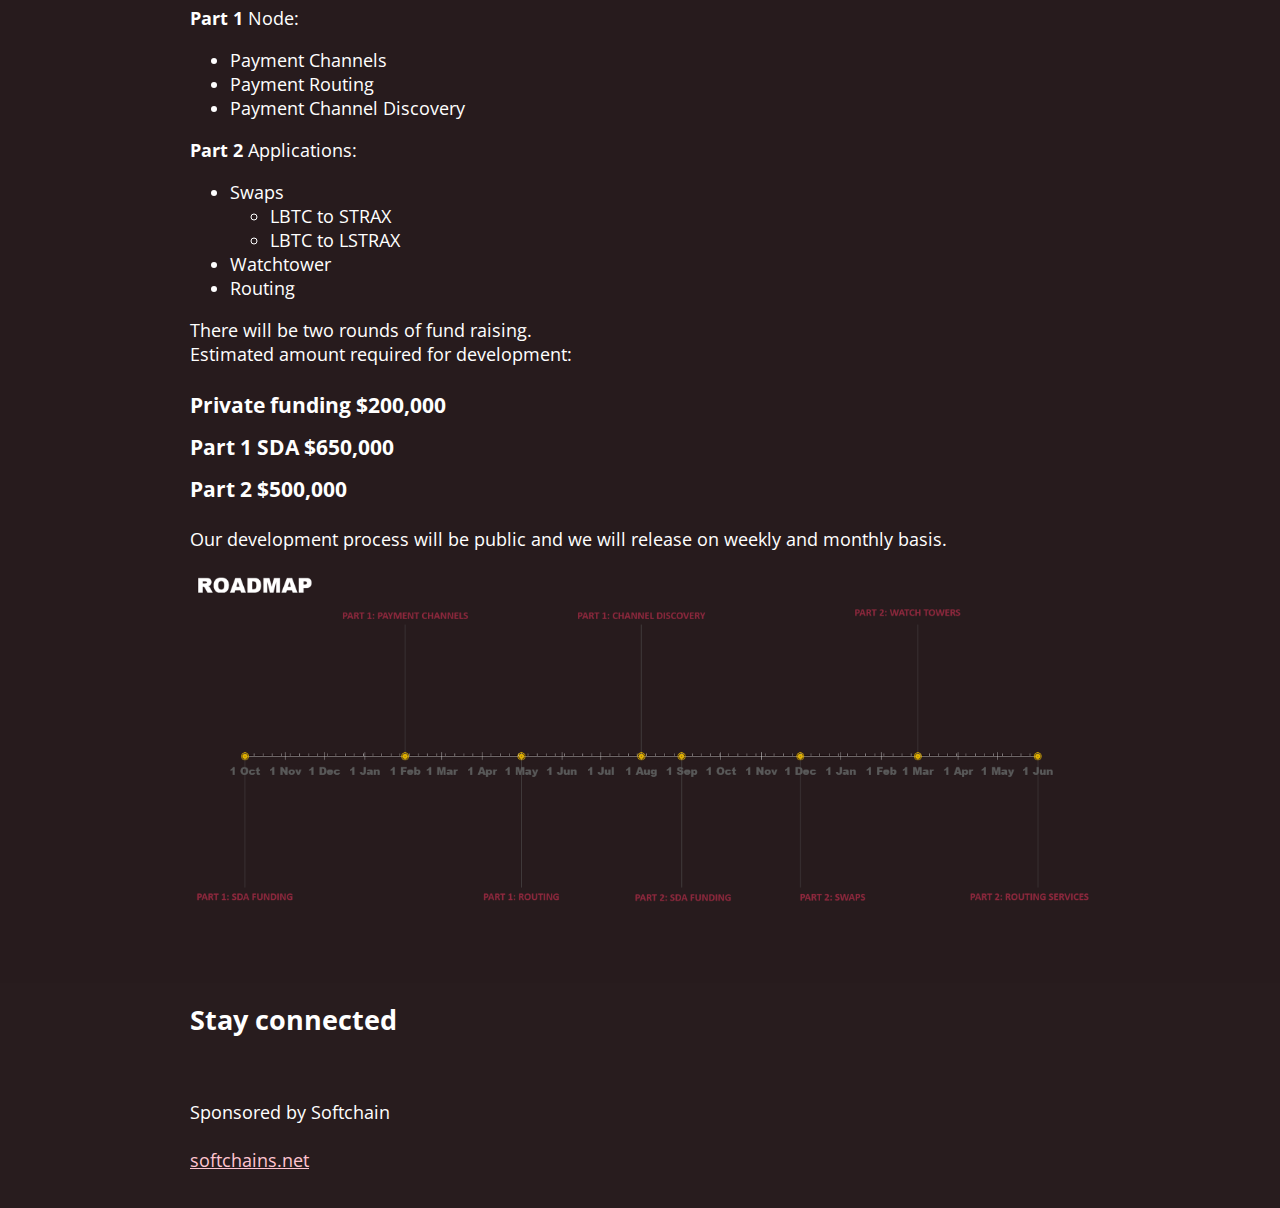
==== commit 2d830b7b: "Update index.html" ====
--- a/src/index.html
+++ b/src/index.html
@@ -509,7 +509,7 @@
                 Estimated amount required for development:
             </p>
             <h3>Private funding $200,000</h3>
-            <h3>Part 1 $650,000</h3>
+            <h3>Part 1 SDA $650,000</h3>
             <h3>Part 2 $500,000</h3>
             <p>Our development process will be public and we will release on weekly and monthly basis.</p>
             <p>
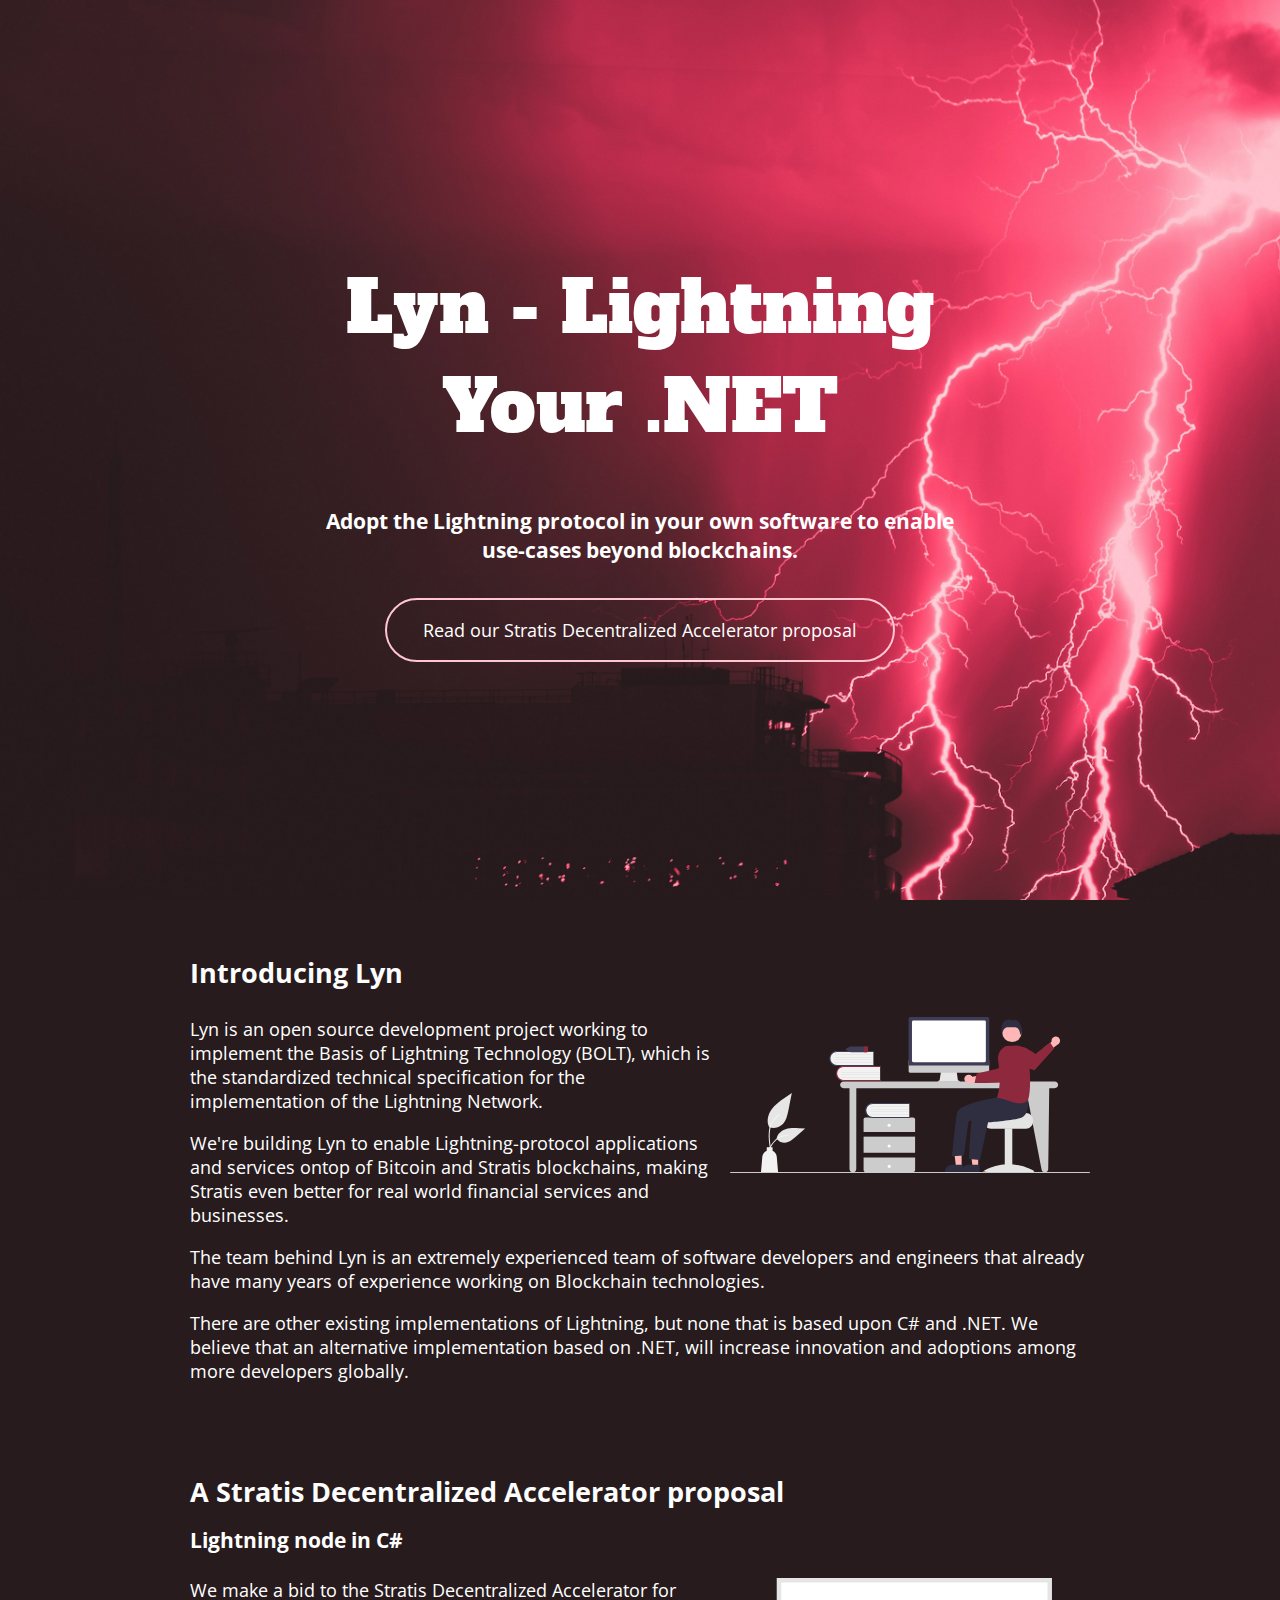
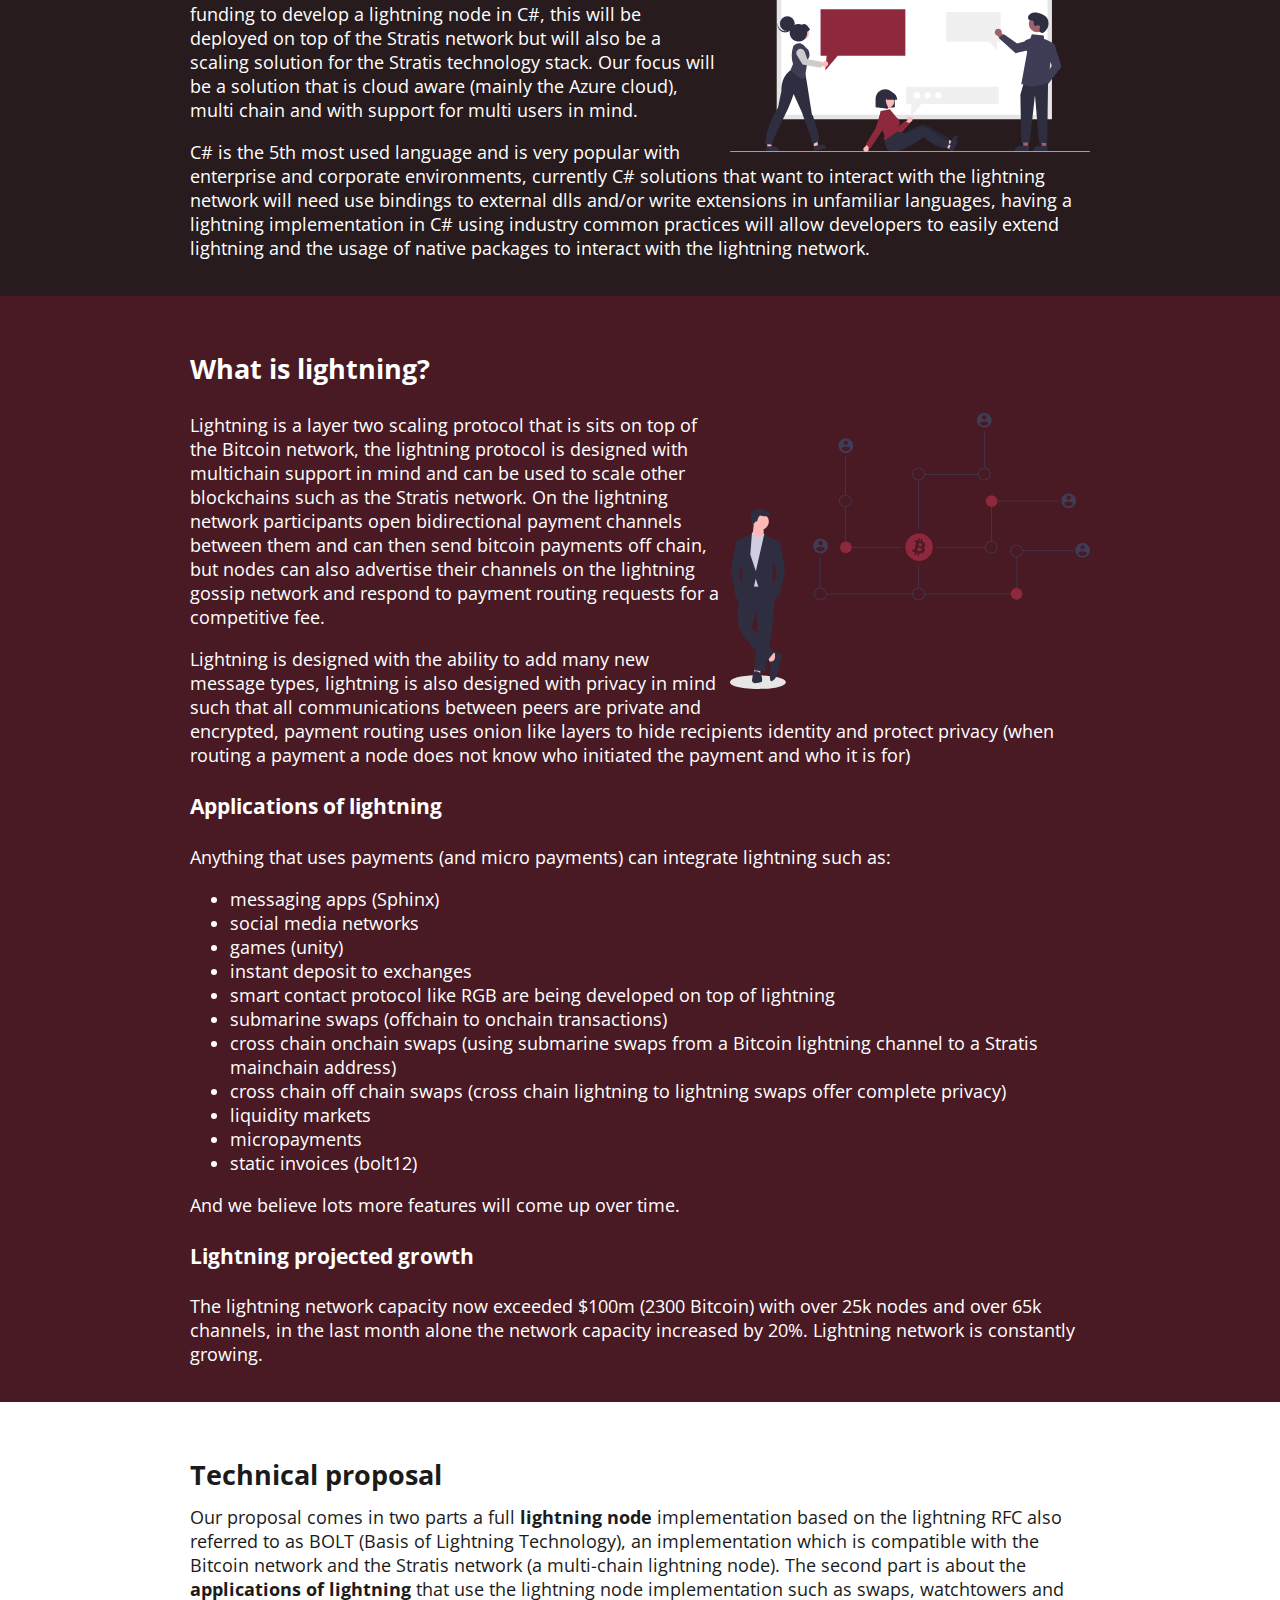
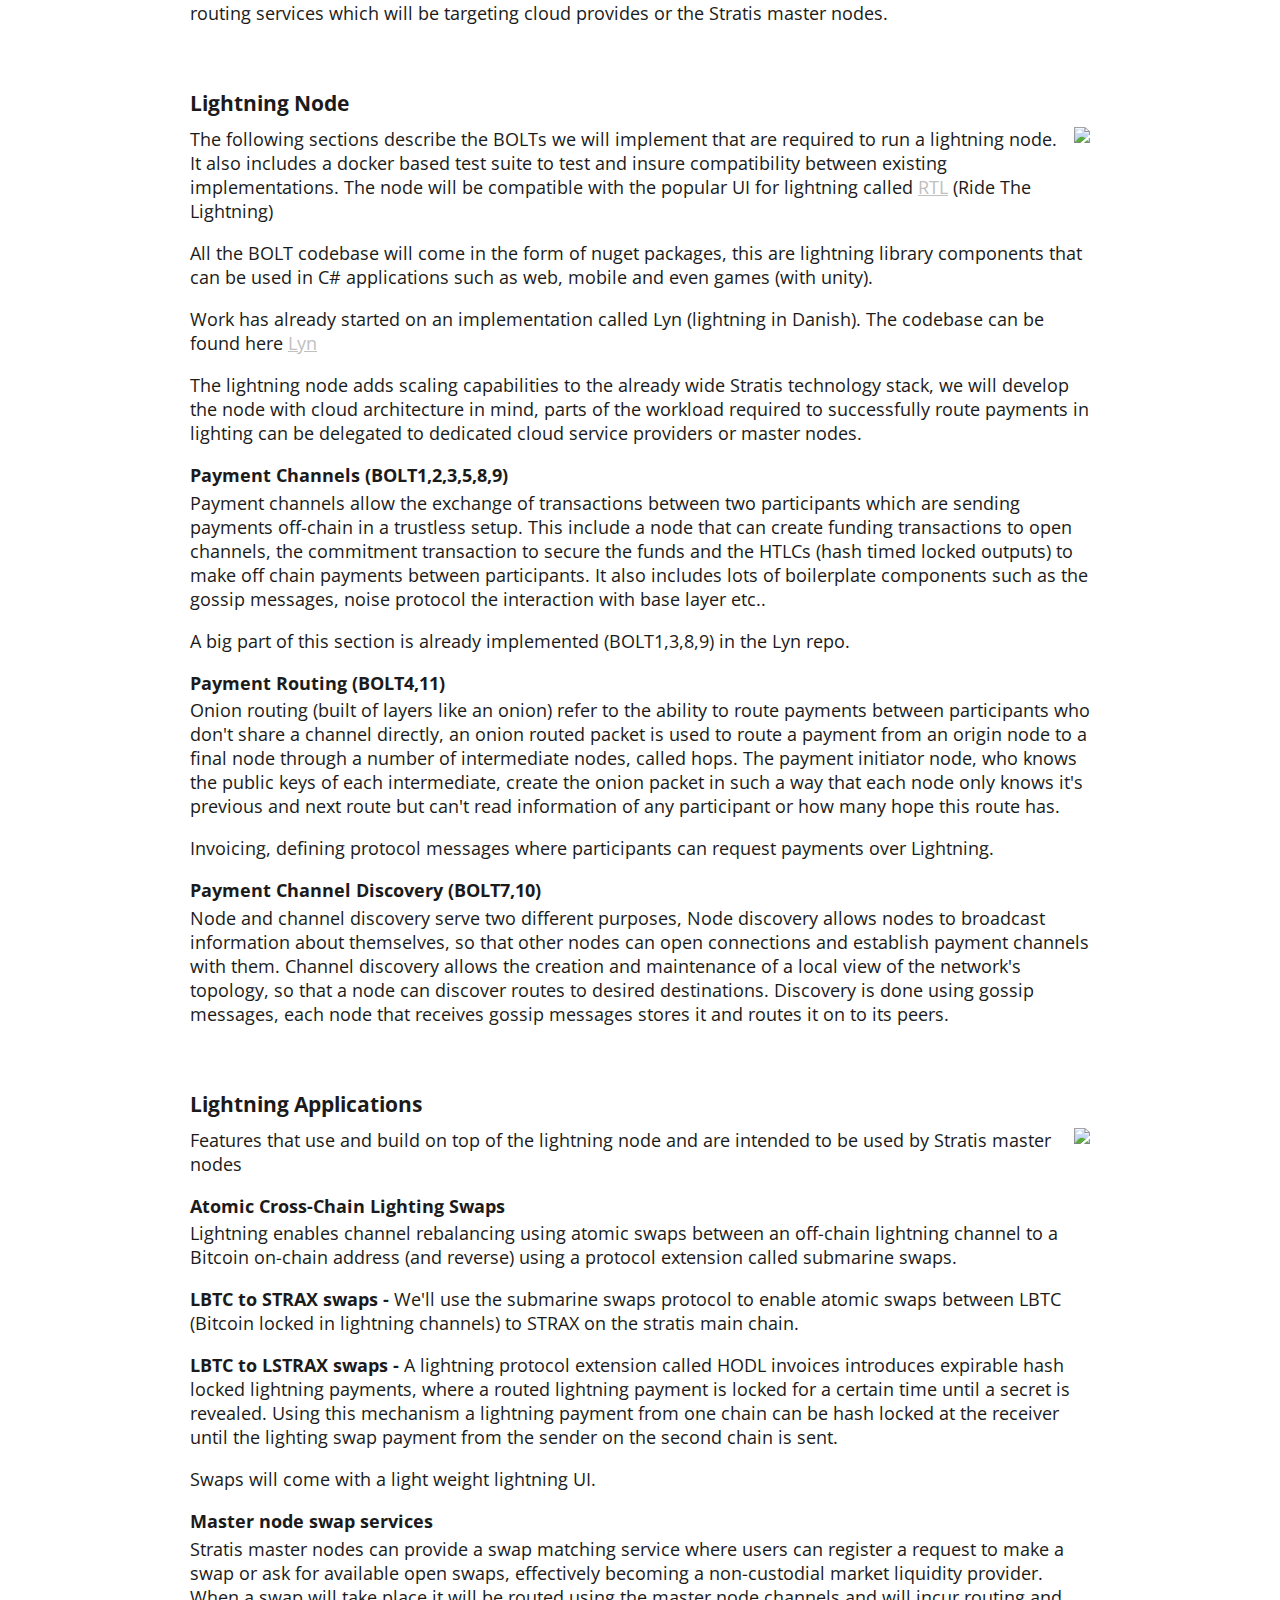
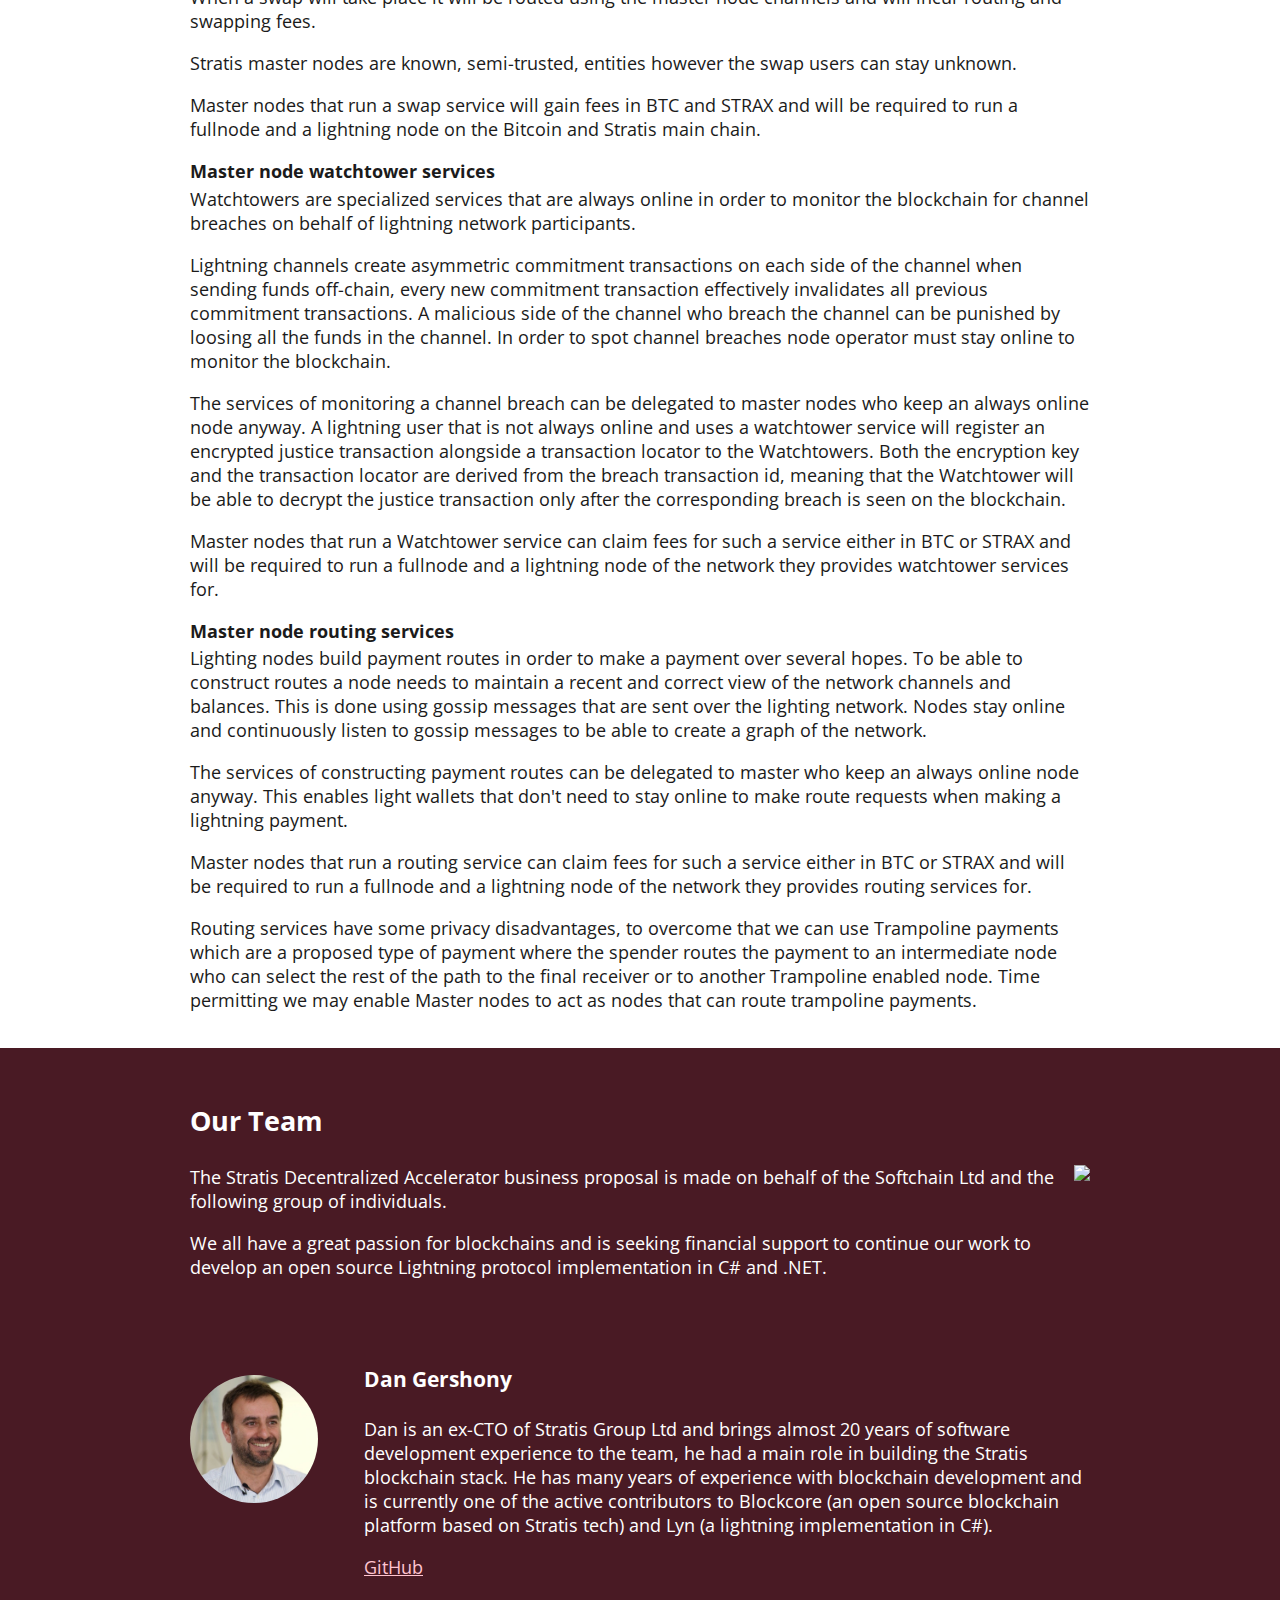
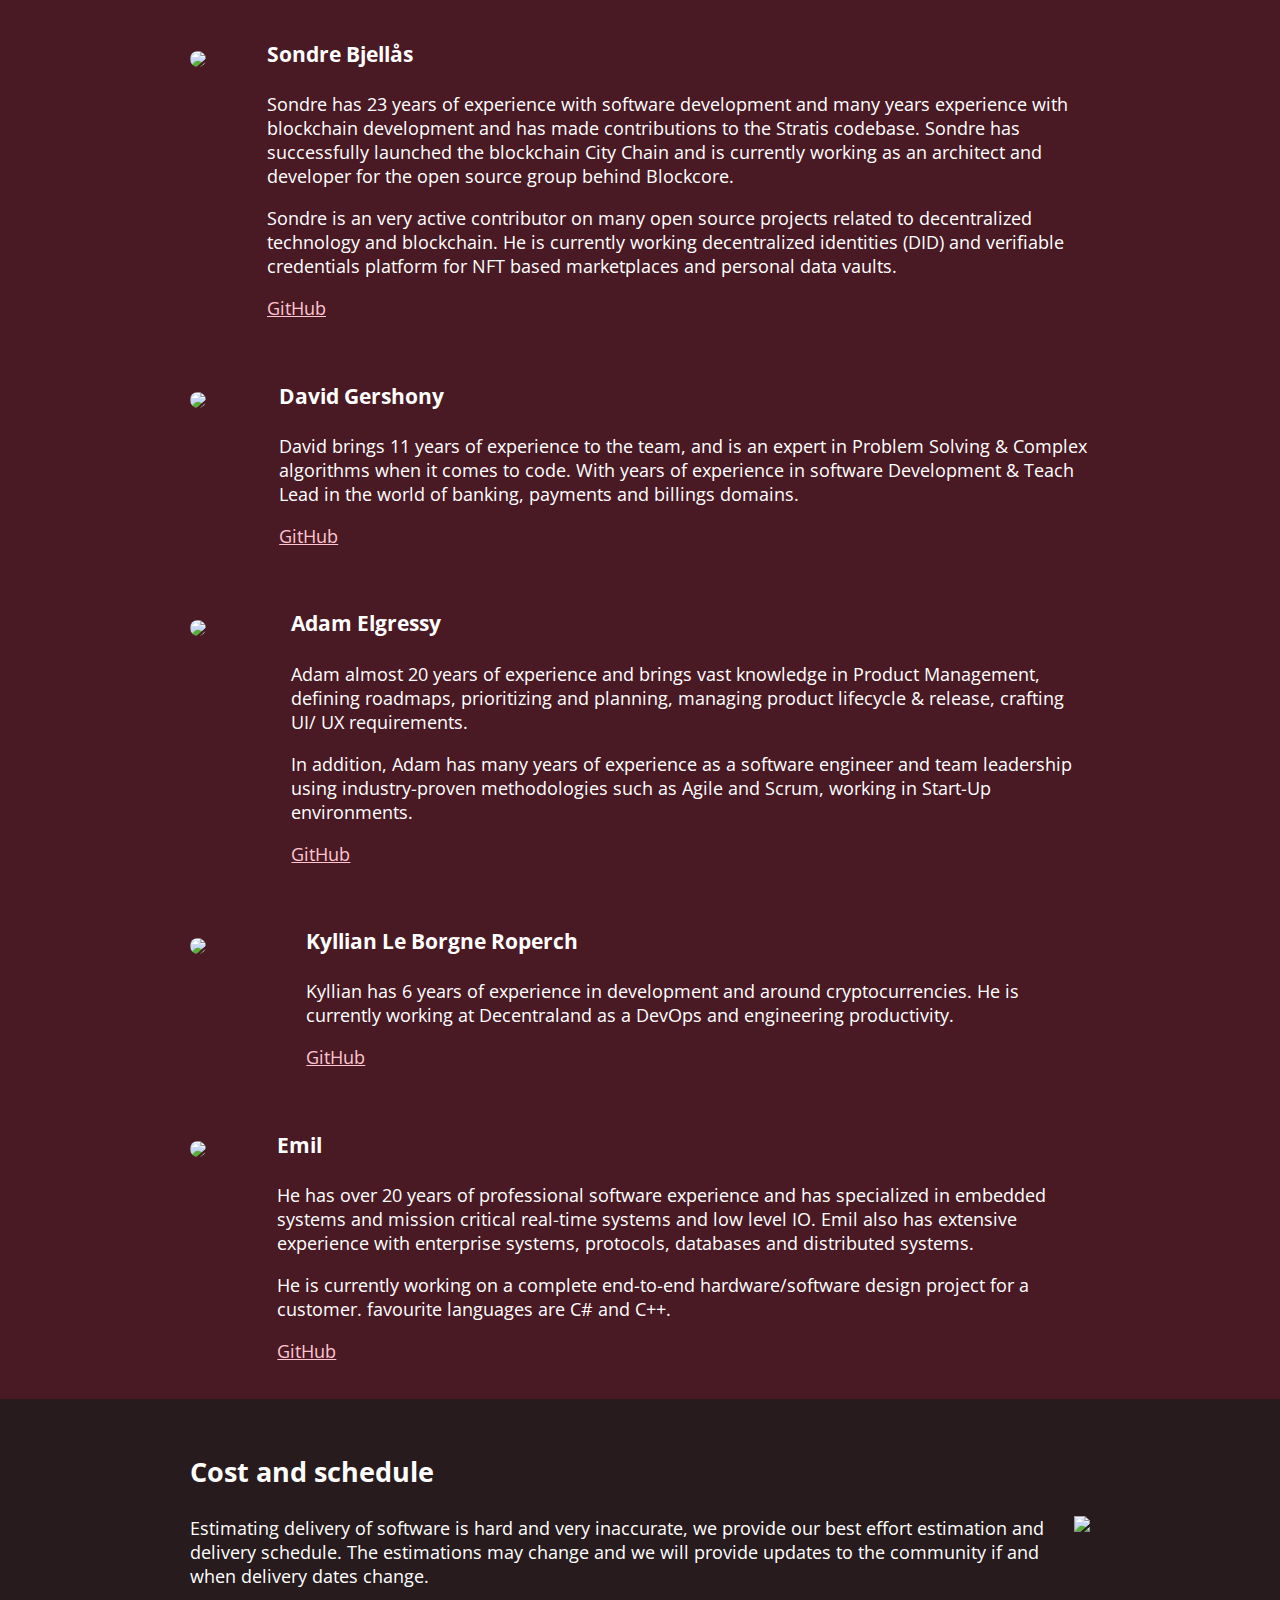
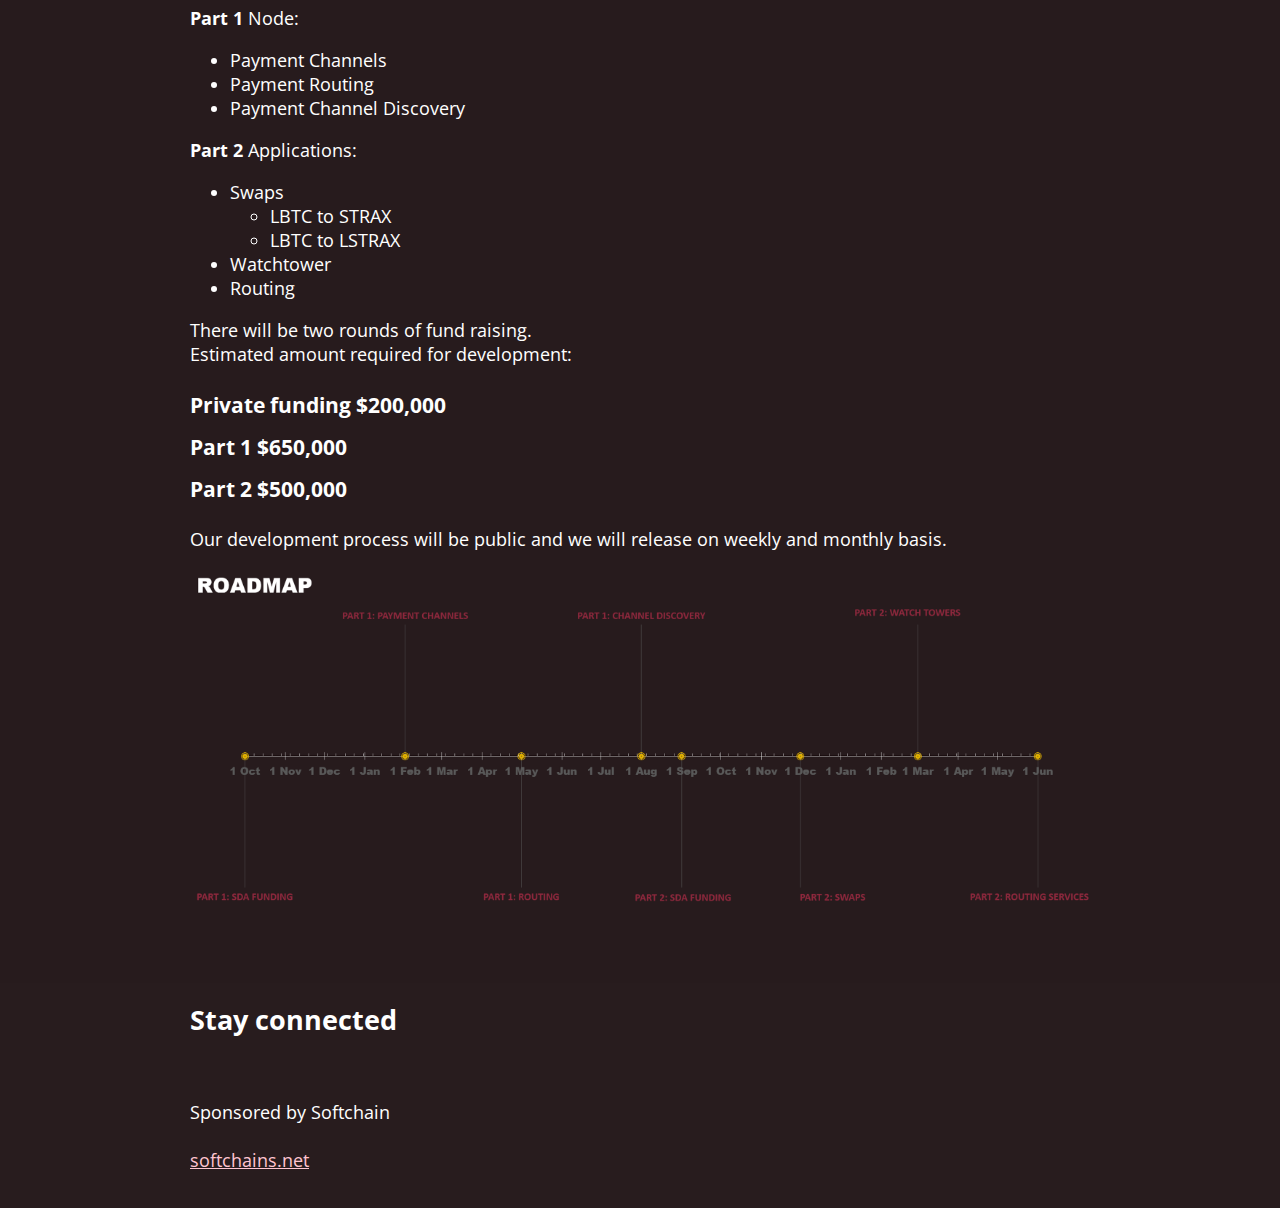
==== commit 61e5eb37: "Update index.html" ====
--- a/src/index.html
+++ b/src/index.html
@@ -509,7 +509,7 @@
                 Estimated amount required for development:
             </p>
             <h3>Private funding $200,000</h3>
-            <h3>Part 1 SDA $650,000</h3>
+            <h3>Part 1 $650,000</h3>
             <h3>Part 2 $500,000</h3>
             <p>Our development process will be public and we will release on weekly and monthly basis.</p>
             <p>
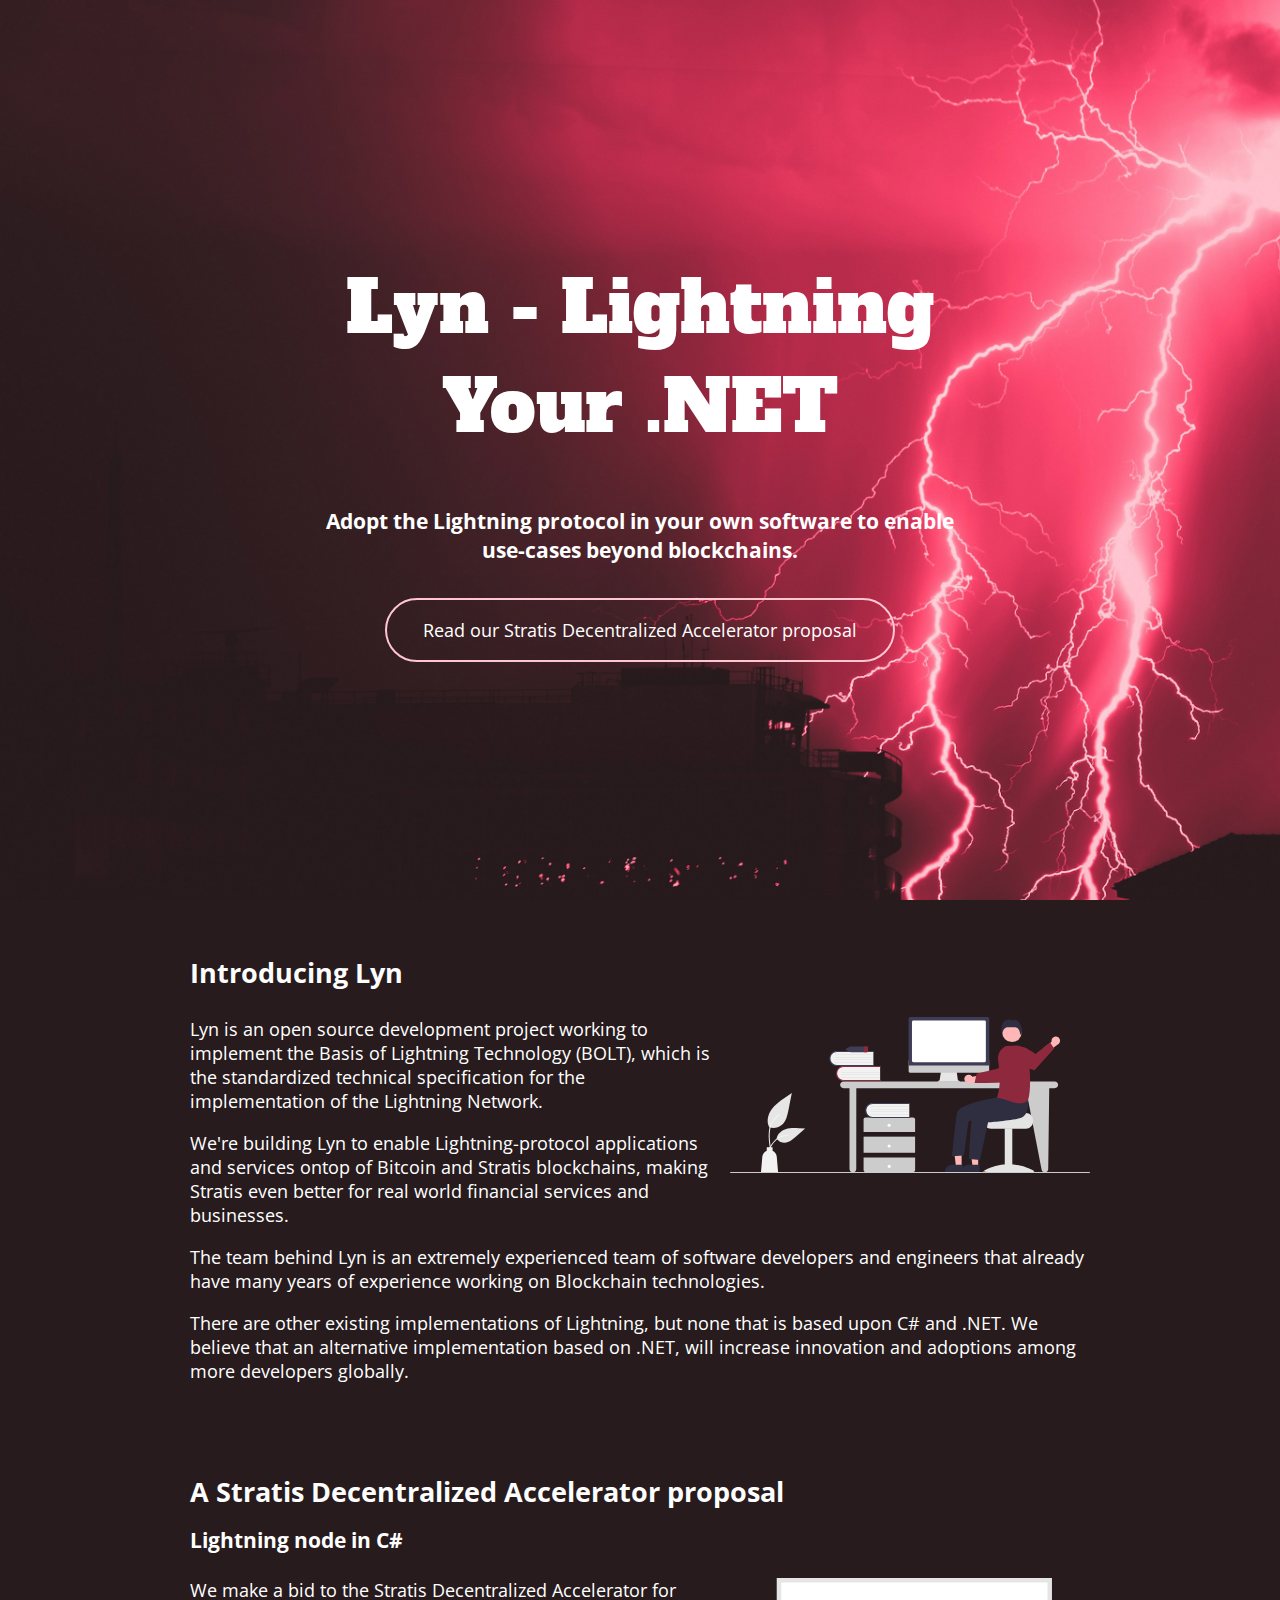
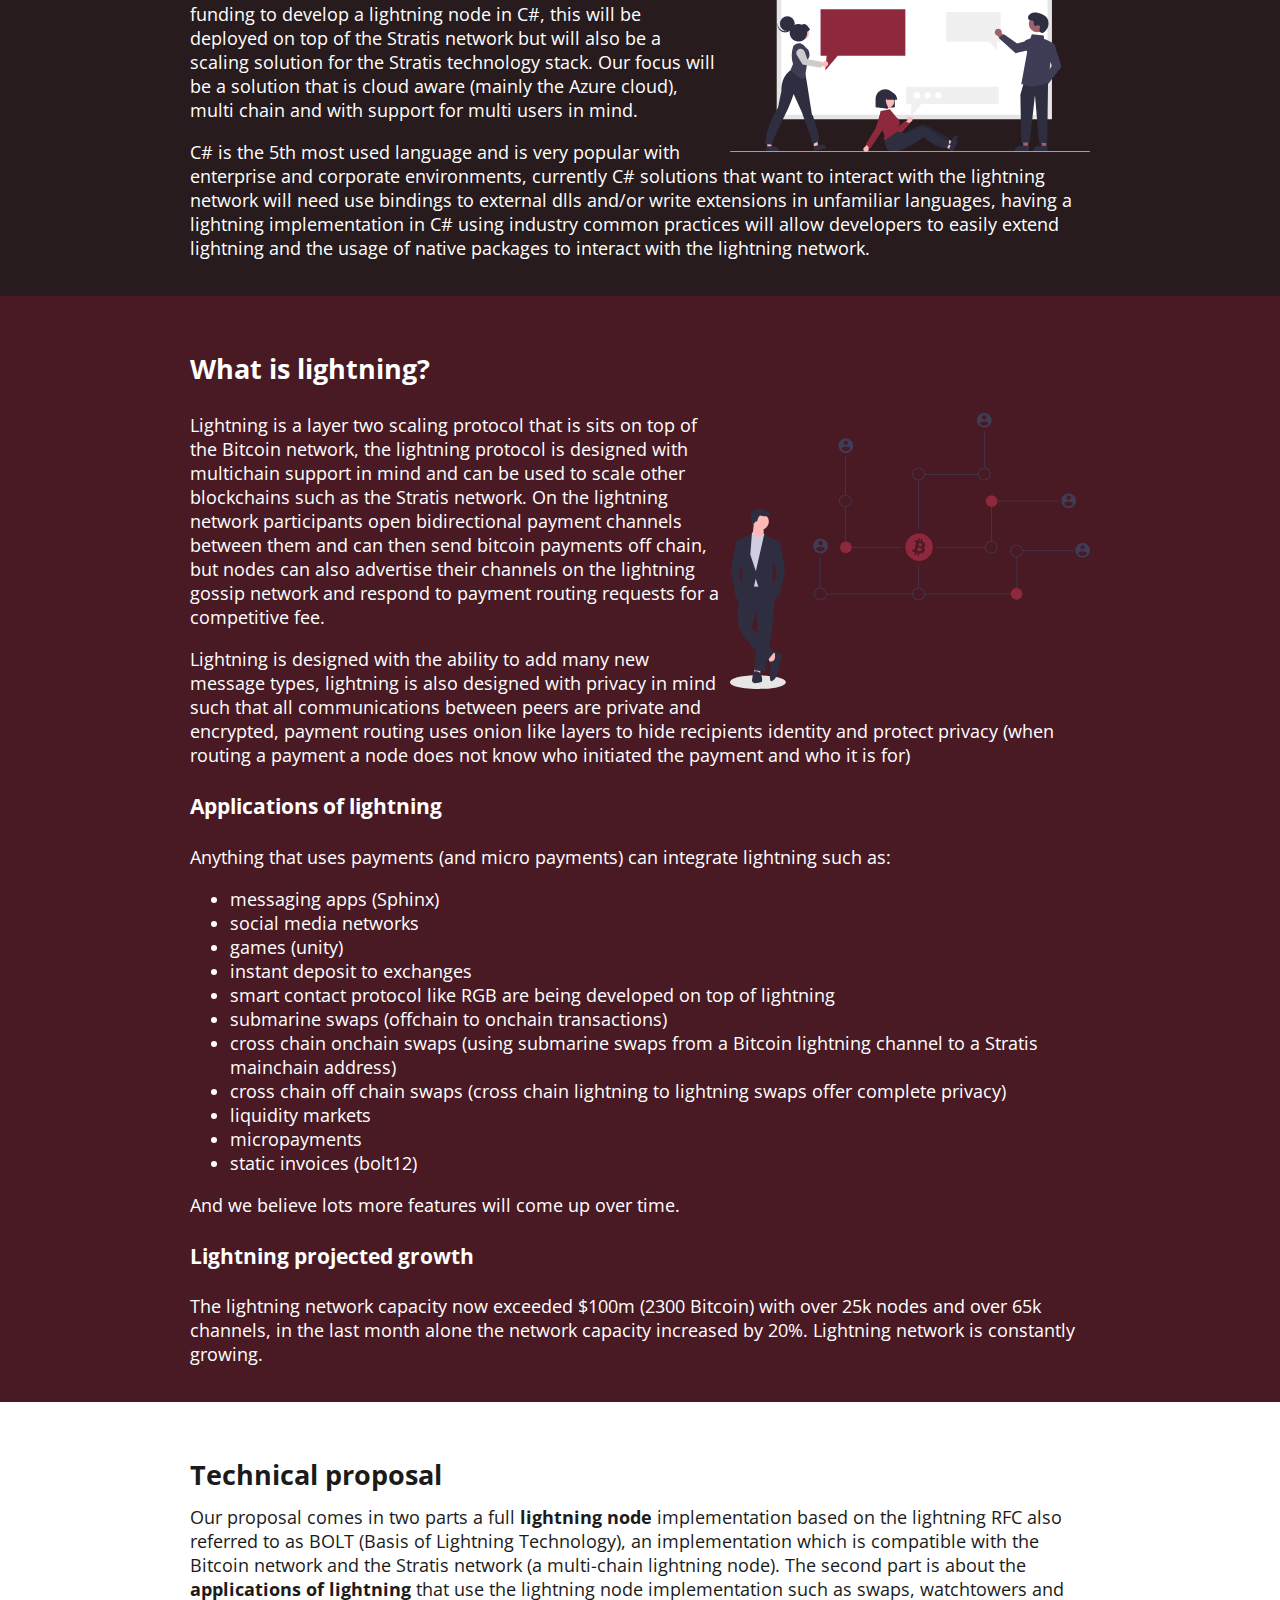
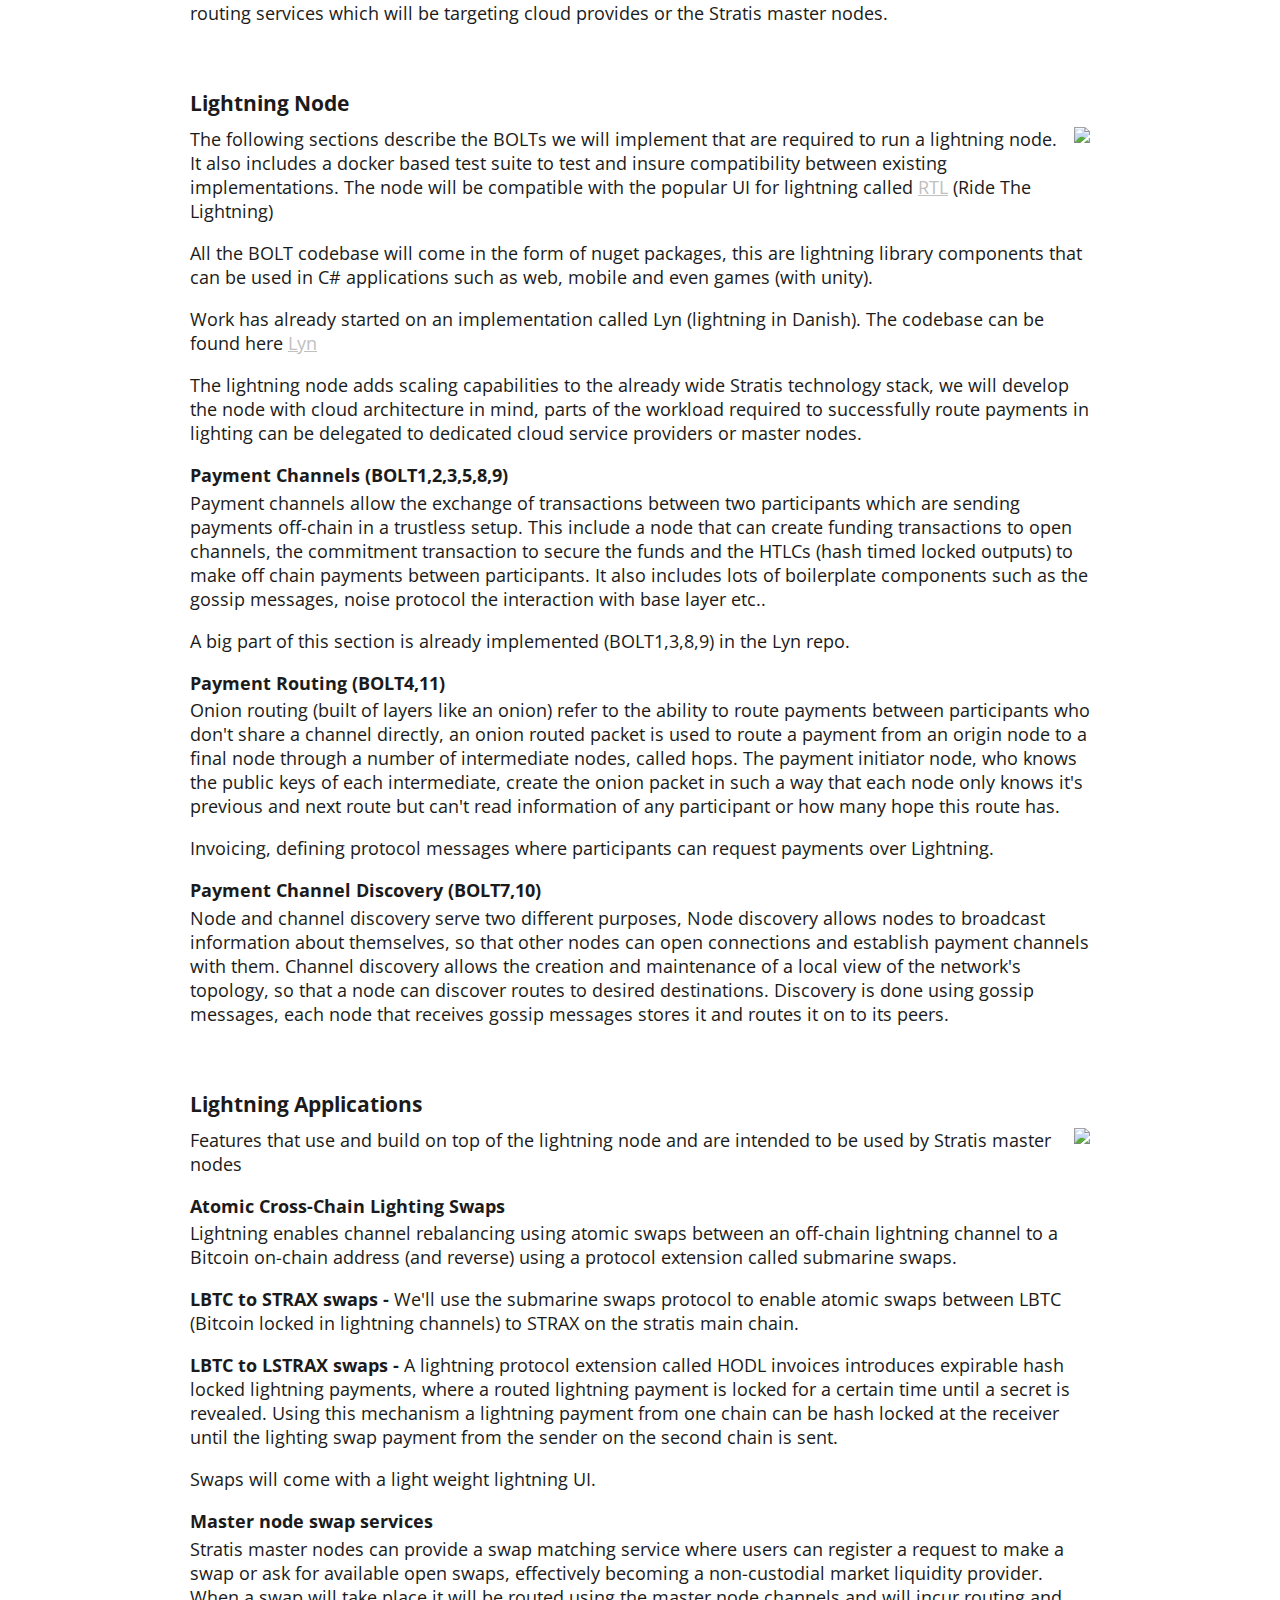
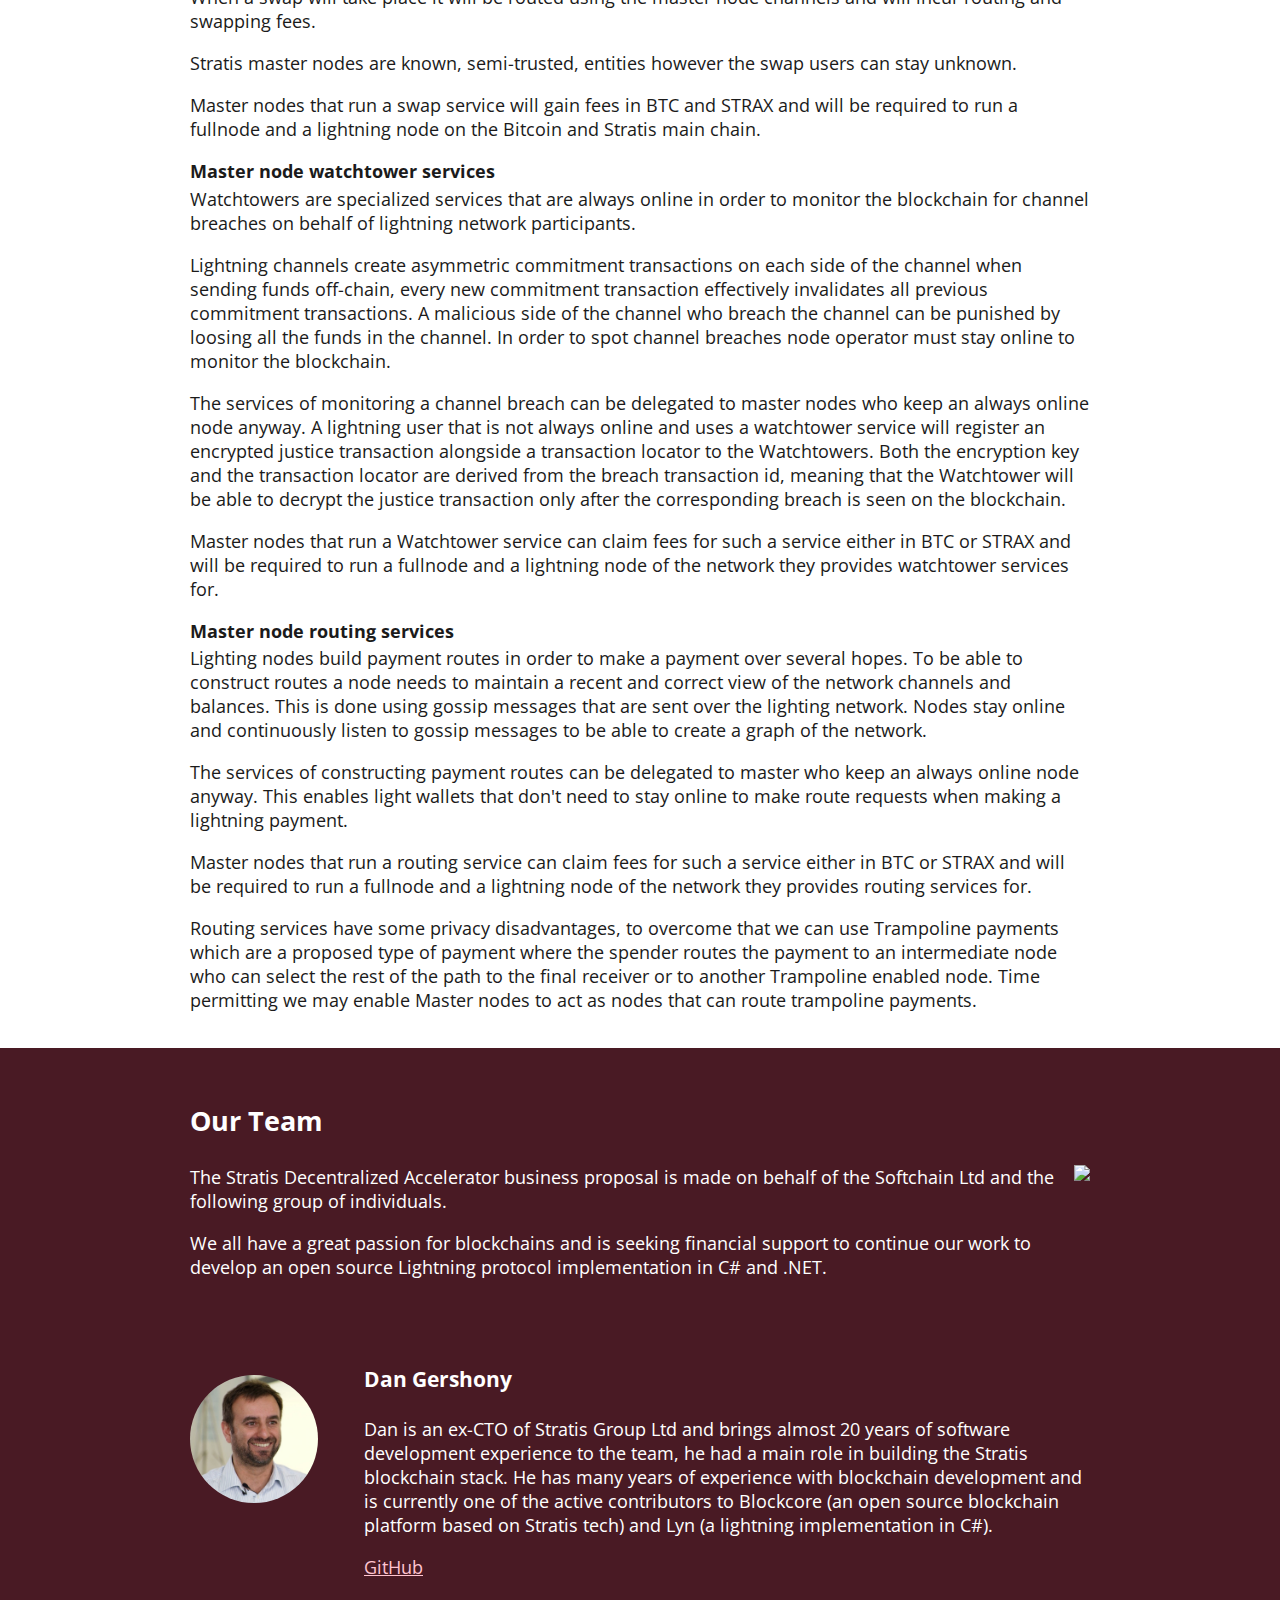
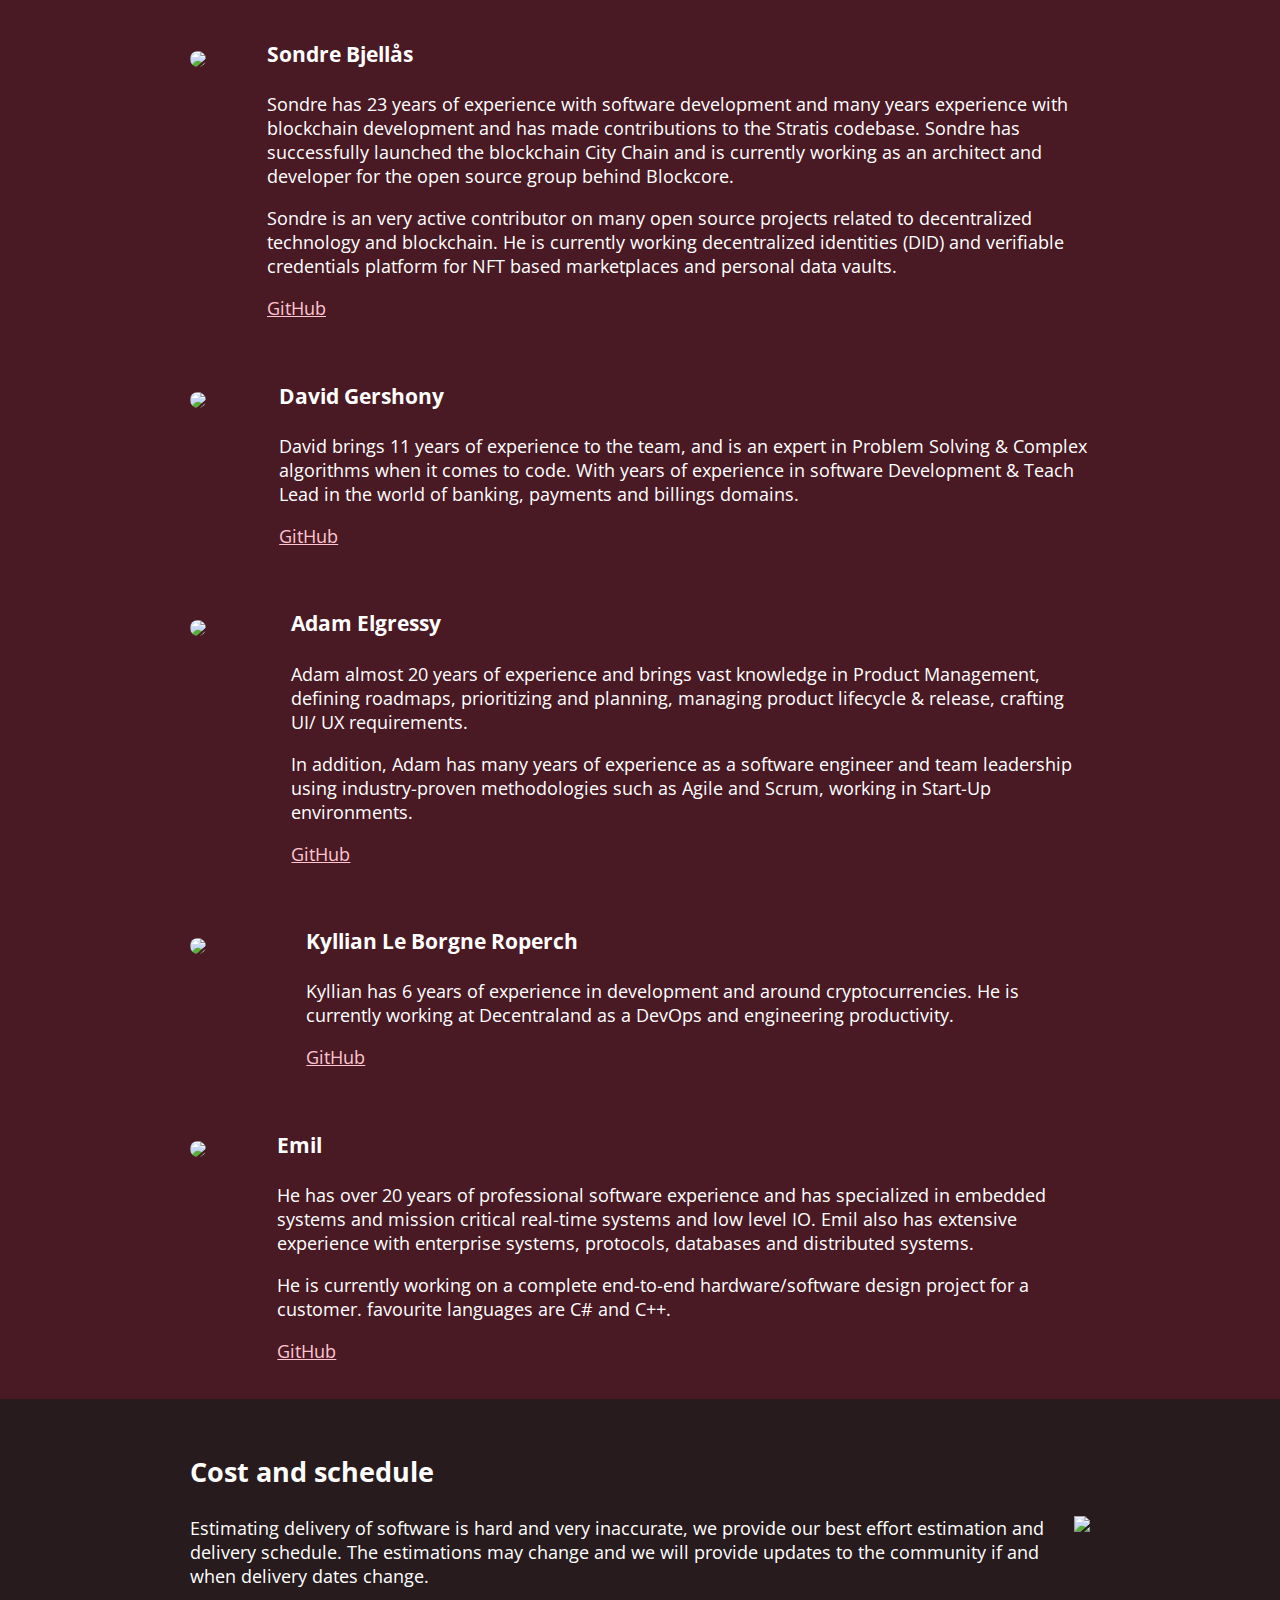
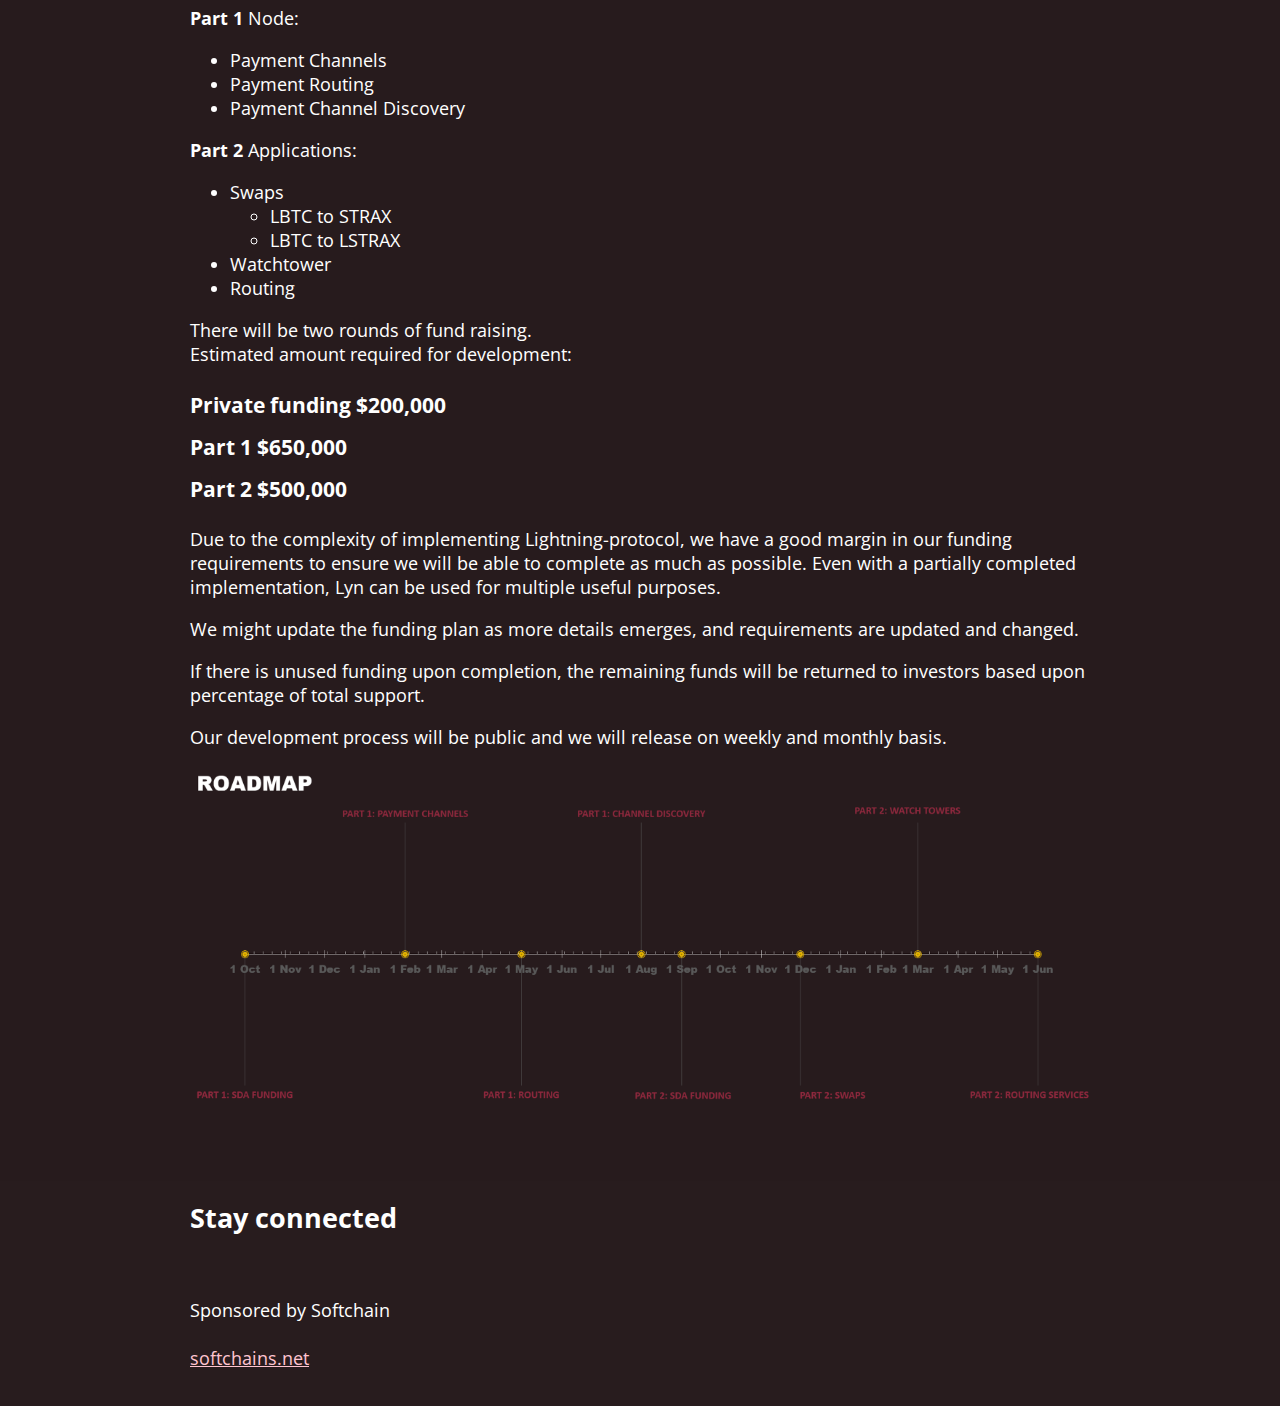
==== commit 2883ebe6: "Update some notes regarding funding plan" ====
--- a/src/index.html
+++ b/src/index.html
@@ -157,7 +157,8 @@
                     node.
                     It also includes a docker based test suite to test and insure compatibility between existing
                     implementations.
-                    The node will be compatible with the popular UI for lightning called <a href="https://github.com/Ride-The-Lightning/RTL">RTL</a> (Ride The Lightning)
+                    The node will be compatible with the popular UI for lightning called <a
+                        href="https://github.com/Ride-The-Lightning/RTL">RTL</a> (Ride The Lightning)
                 </p>
 
                 <p>
@@ -317,8 +318,10 @@
                         and a lightning node of the network they provides routing services for.
                     </p>
                     <p>
-                        Routing services have some privacy disadvantages, to overcome that we can use Trampoline payments 
-                        which are a proposed type of payment where the spender routes the payment to an intermediate node 
+                        Routing services have some privacy disadvantages, to overcome that we can use Trampoline
+                        payments
+                        which are a proposed type of payment where the spender routes the payment to an intermediate
+                        node
                         who can select the rest of the path to the final receiver or to another Trampoline enabled node.
                         Time permitting we may enable Master nodes to act as nodes that can route trampoline payments.
                     </p>
@@ -477,8 +480,8 @@
 
             <p><img class="drawing-right" src="assets/undraw_Online_calendar_re_wk3t.svg">
                 Estimating delivery of software is hard and very inaccurate, we provide our best effort estimation and
-                delivery schedule.
-                The estimations may change and we will provide updates to the community if and when delivery dates change.
+                delivery schedule. The estimations may change and we will provide updates to the community if and when
+                delivery dates change.
             </p>
             <p>
                 <strong>Part 1</strong> Node:
@@ -511,6 +514,14 @@
             <h3>Private funding $200,000</h3>
             <h3>Part 1 $650,000</h3>
             <h3>Part 2 $500,000</h3>
+            <p>
+                Due to the complexity of implementing Lightning-protocol, we have a good margin in our funding
+                requirements to ensure we will be able to complete as much as possible. Even with a partially
+                completed implementation, Lyn can be used for multiple useful purposes.
+            </p>
+            <p>We might update the funding plan as more details emerges, and requirements are updated and changed.</p>
+            <p>If there is unused funding upon completion, the remaining funds will be returned to investors based upon
+                percentage of total support.</p>
             <p>Our development process will be public and we will release on weekly and monthly basis.</p>
             <p>
                 <a href="assets/roadmap.png"><img class="roadmap" src="assets/roadmap.png"></a>
@@ -544,4 +555,4 @@
 
 </body>
 
-</html>
+</html>